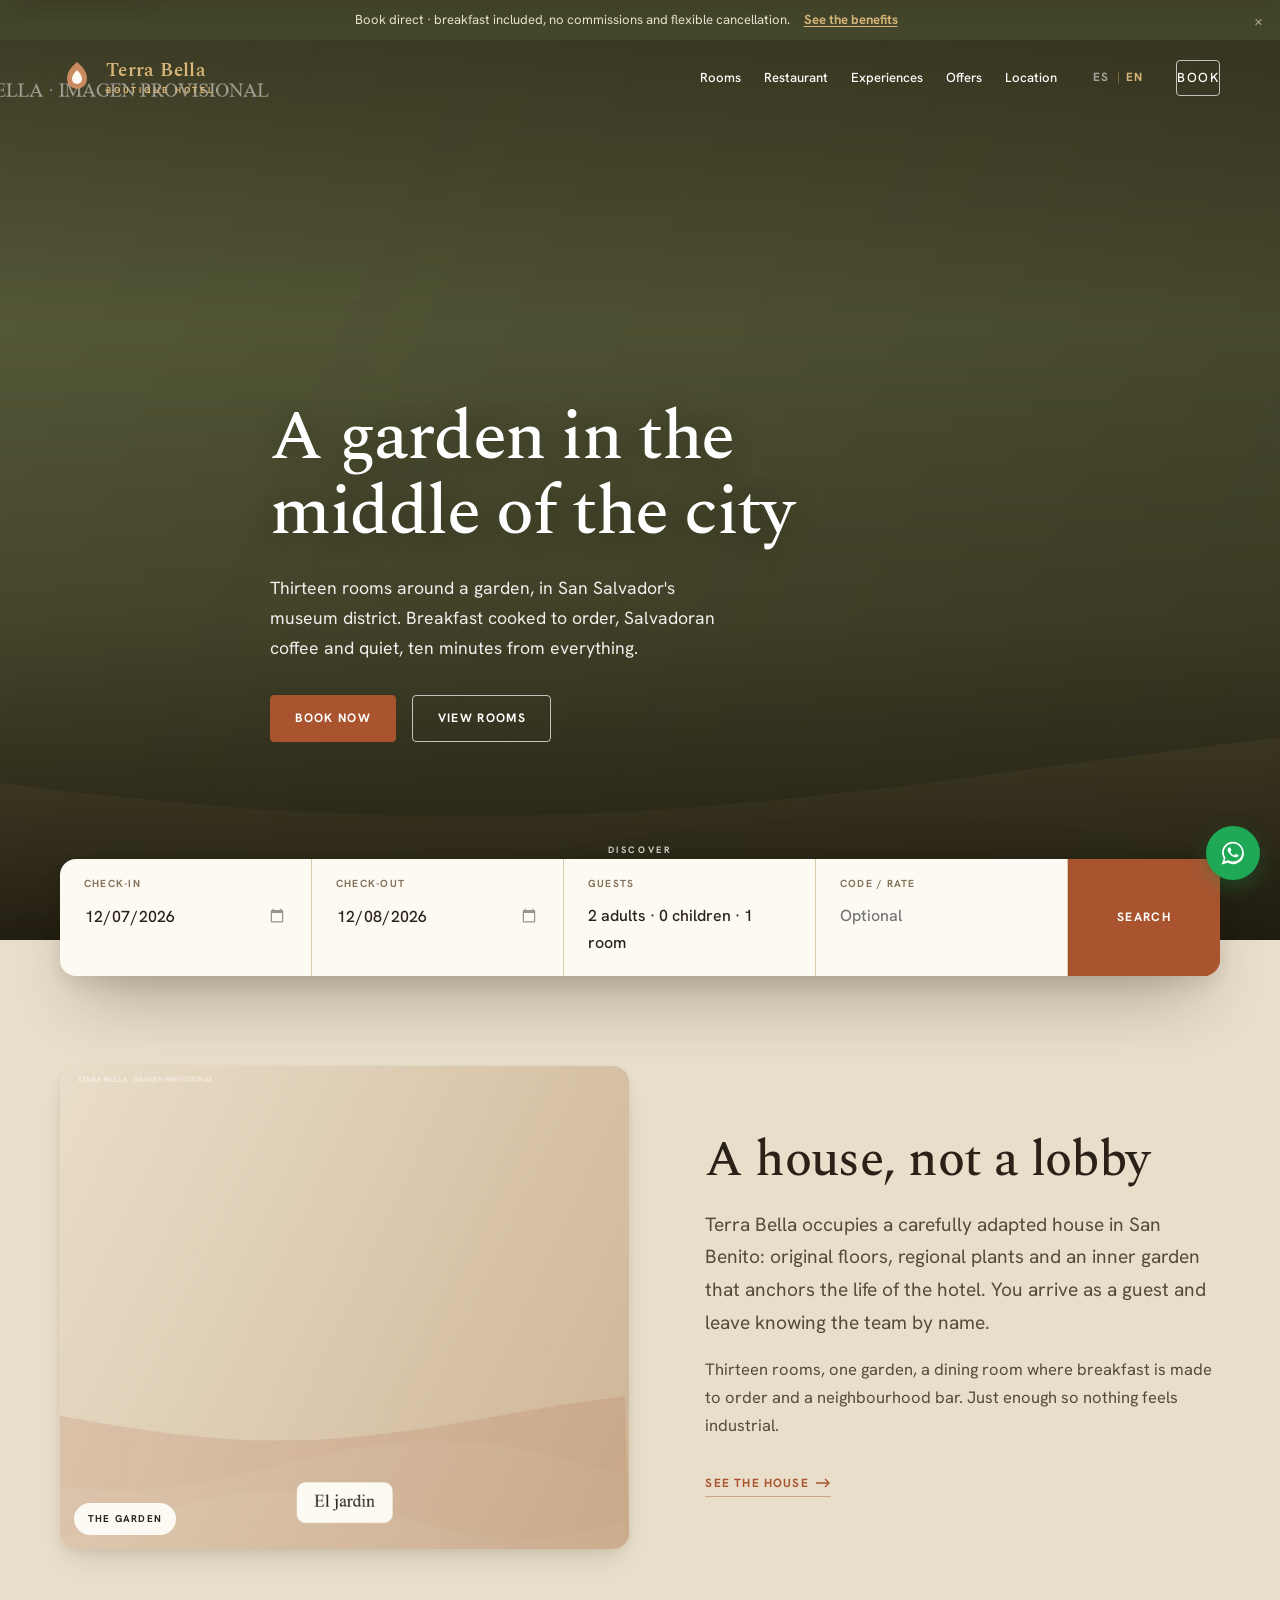
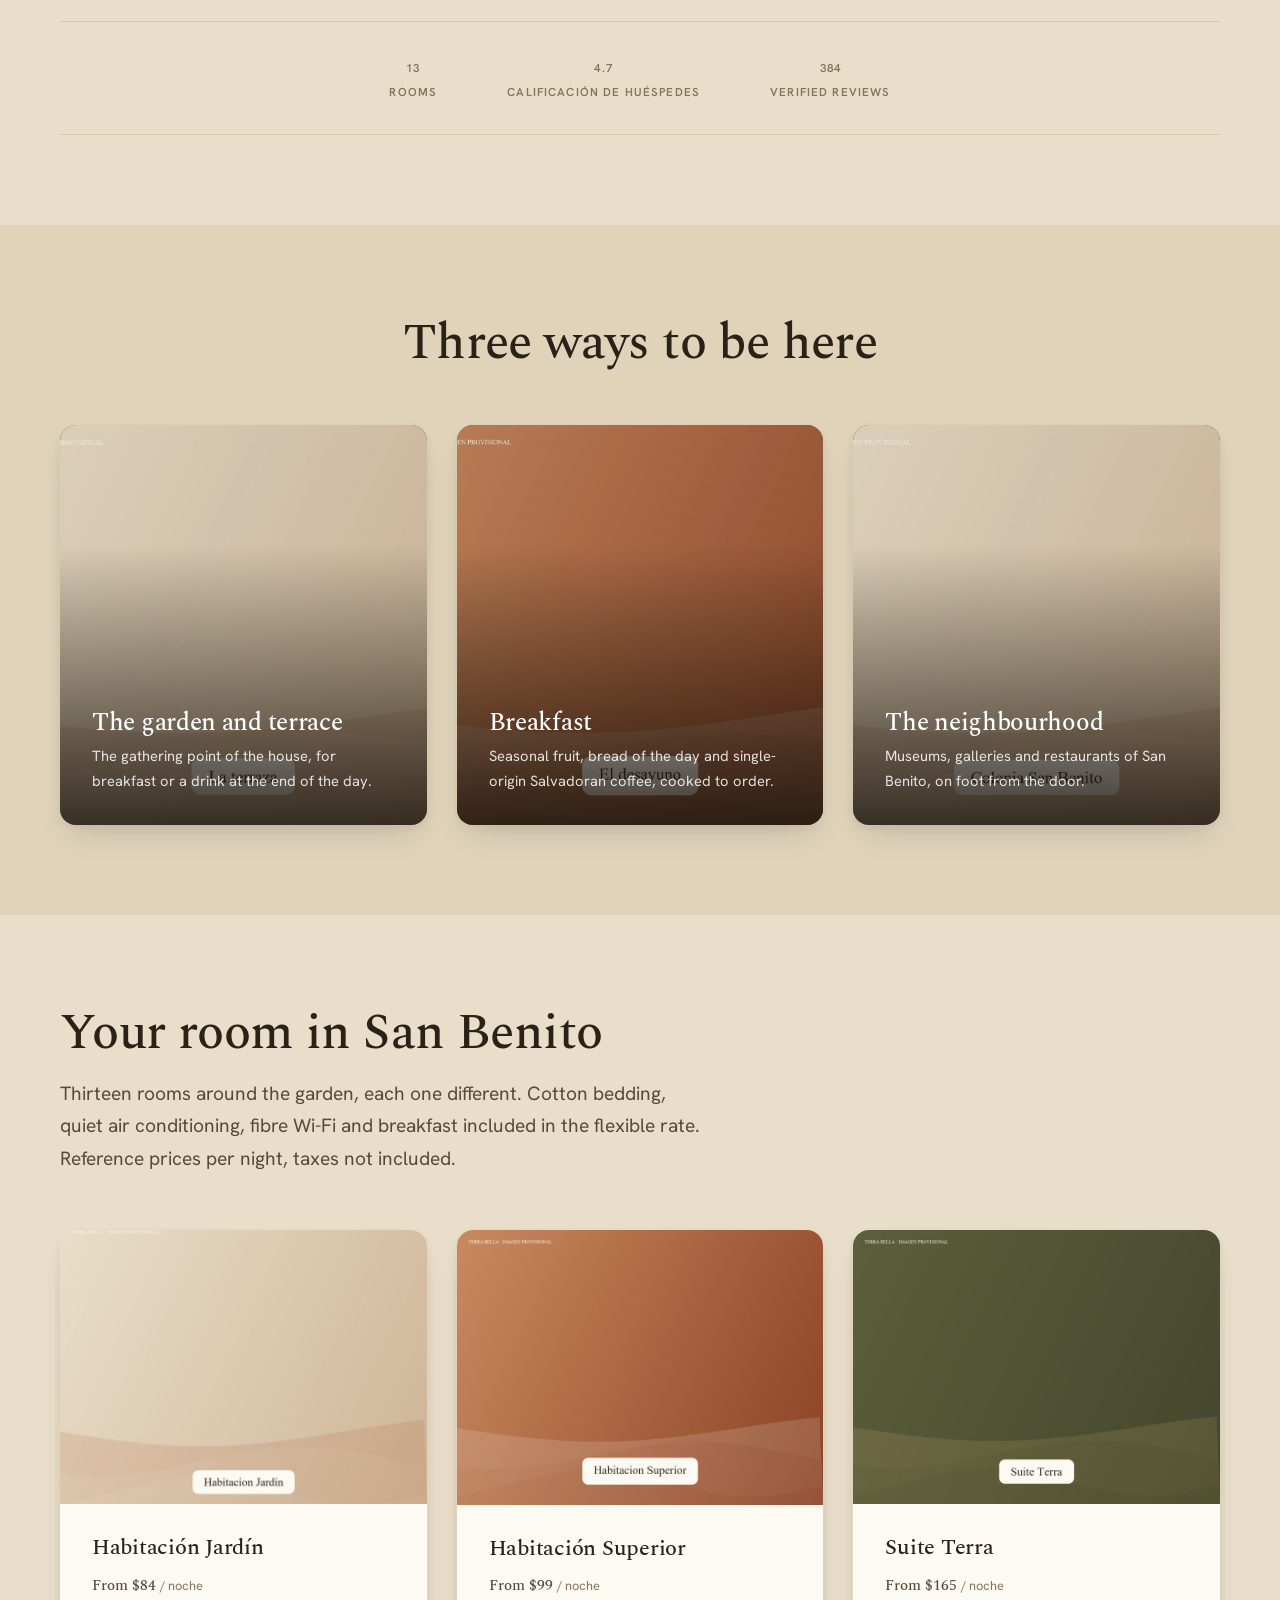
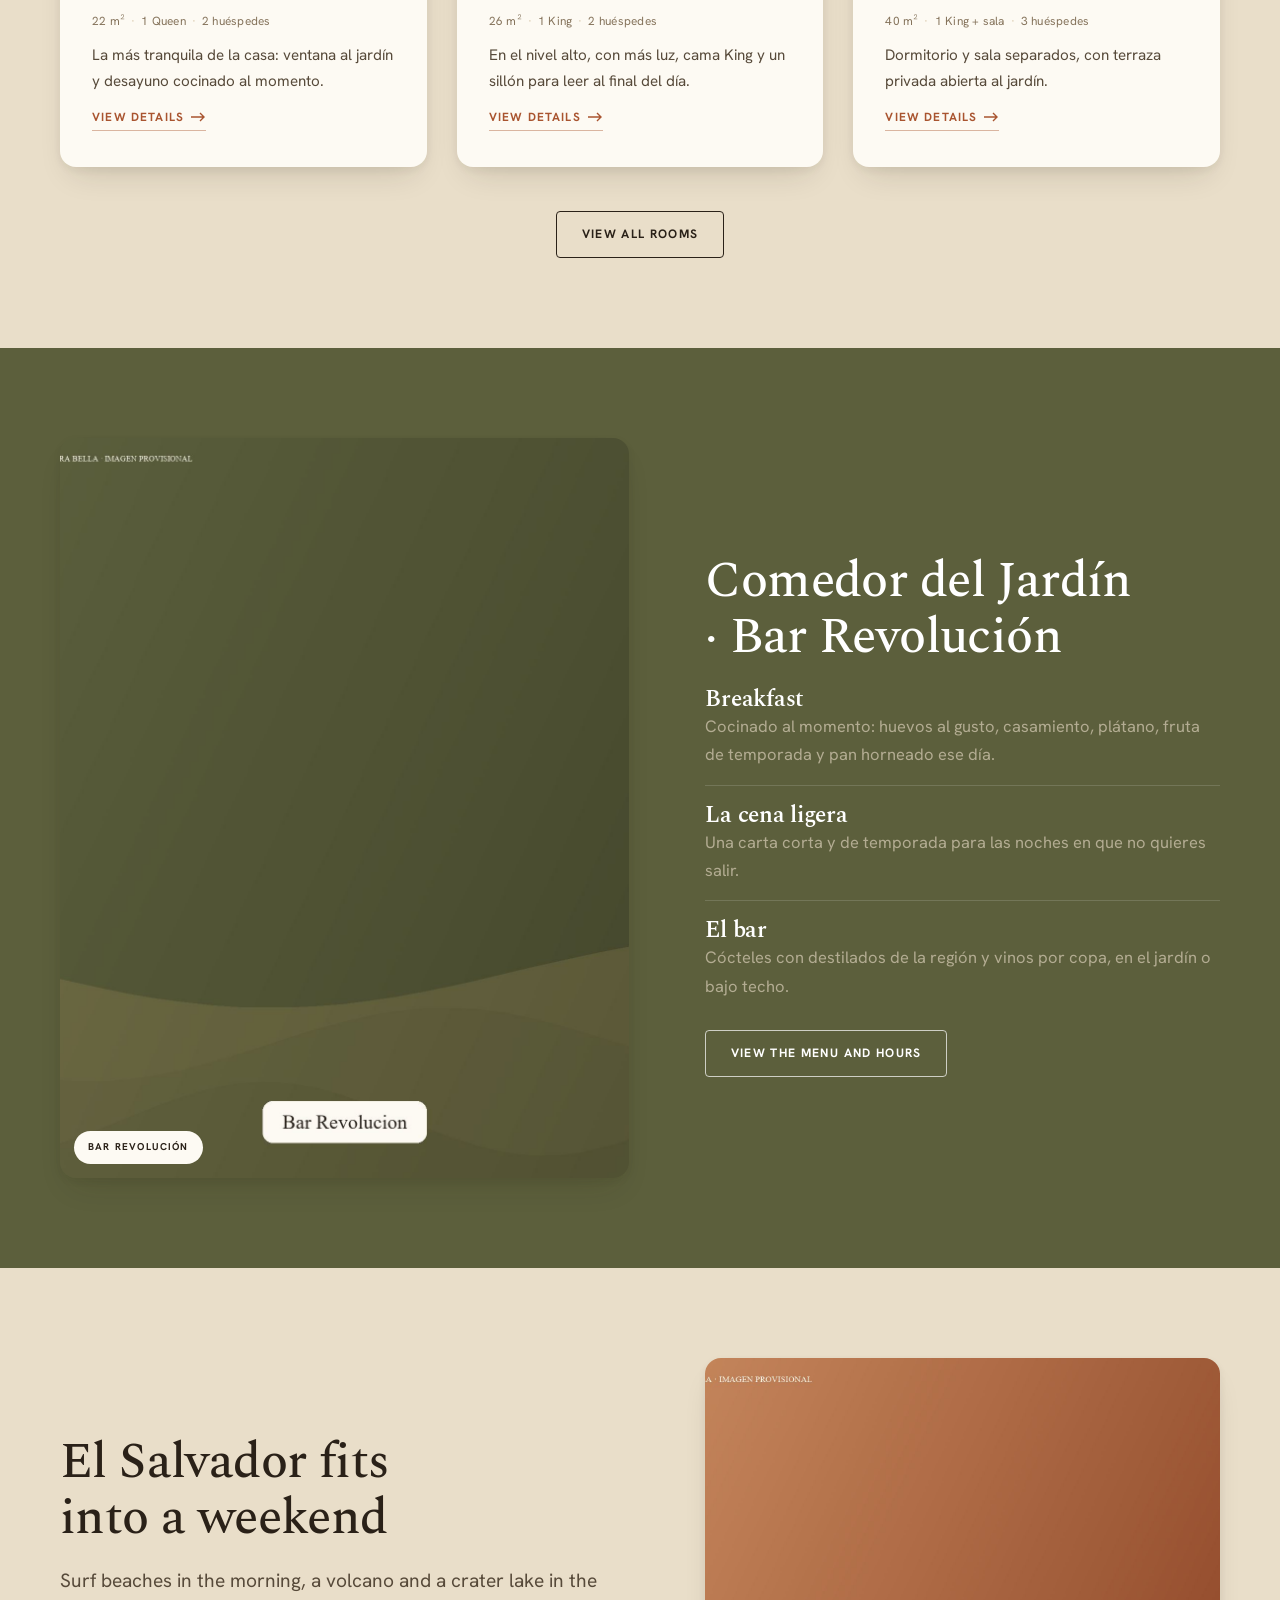
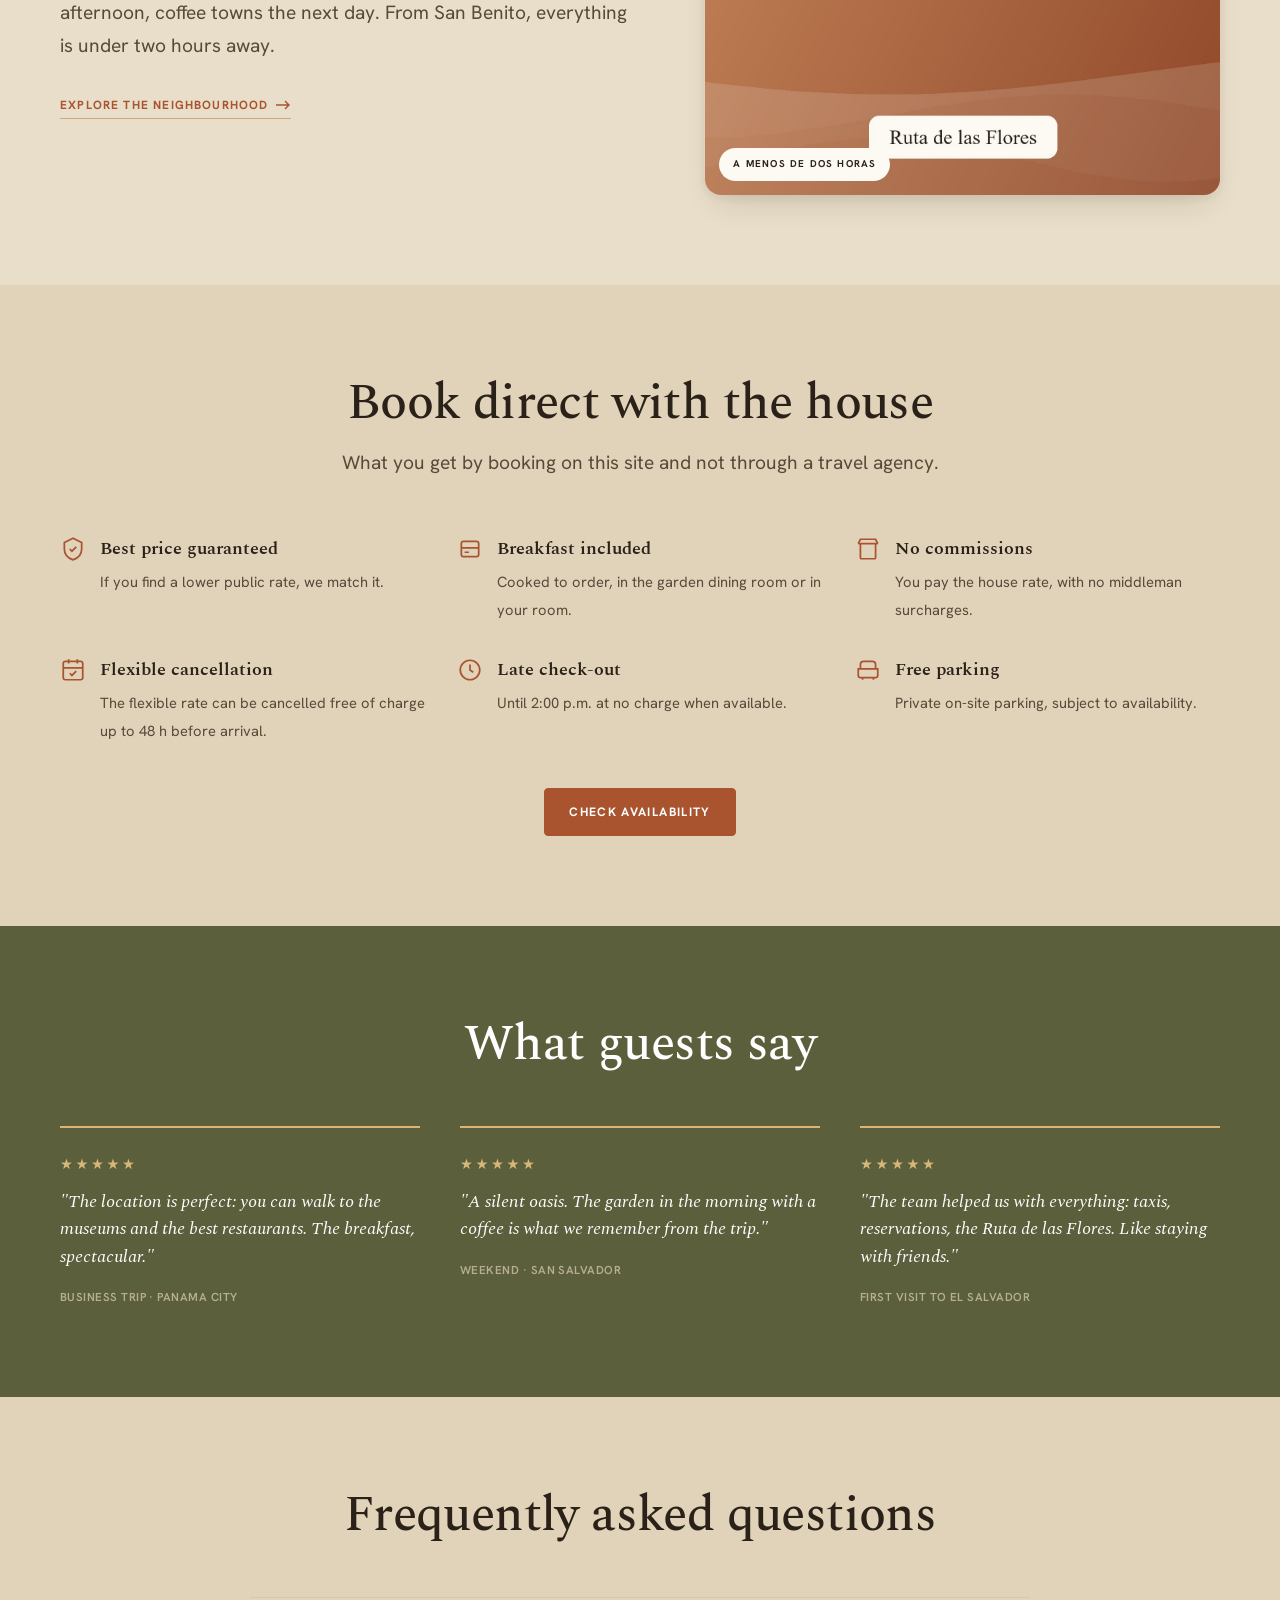
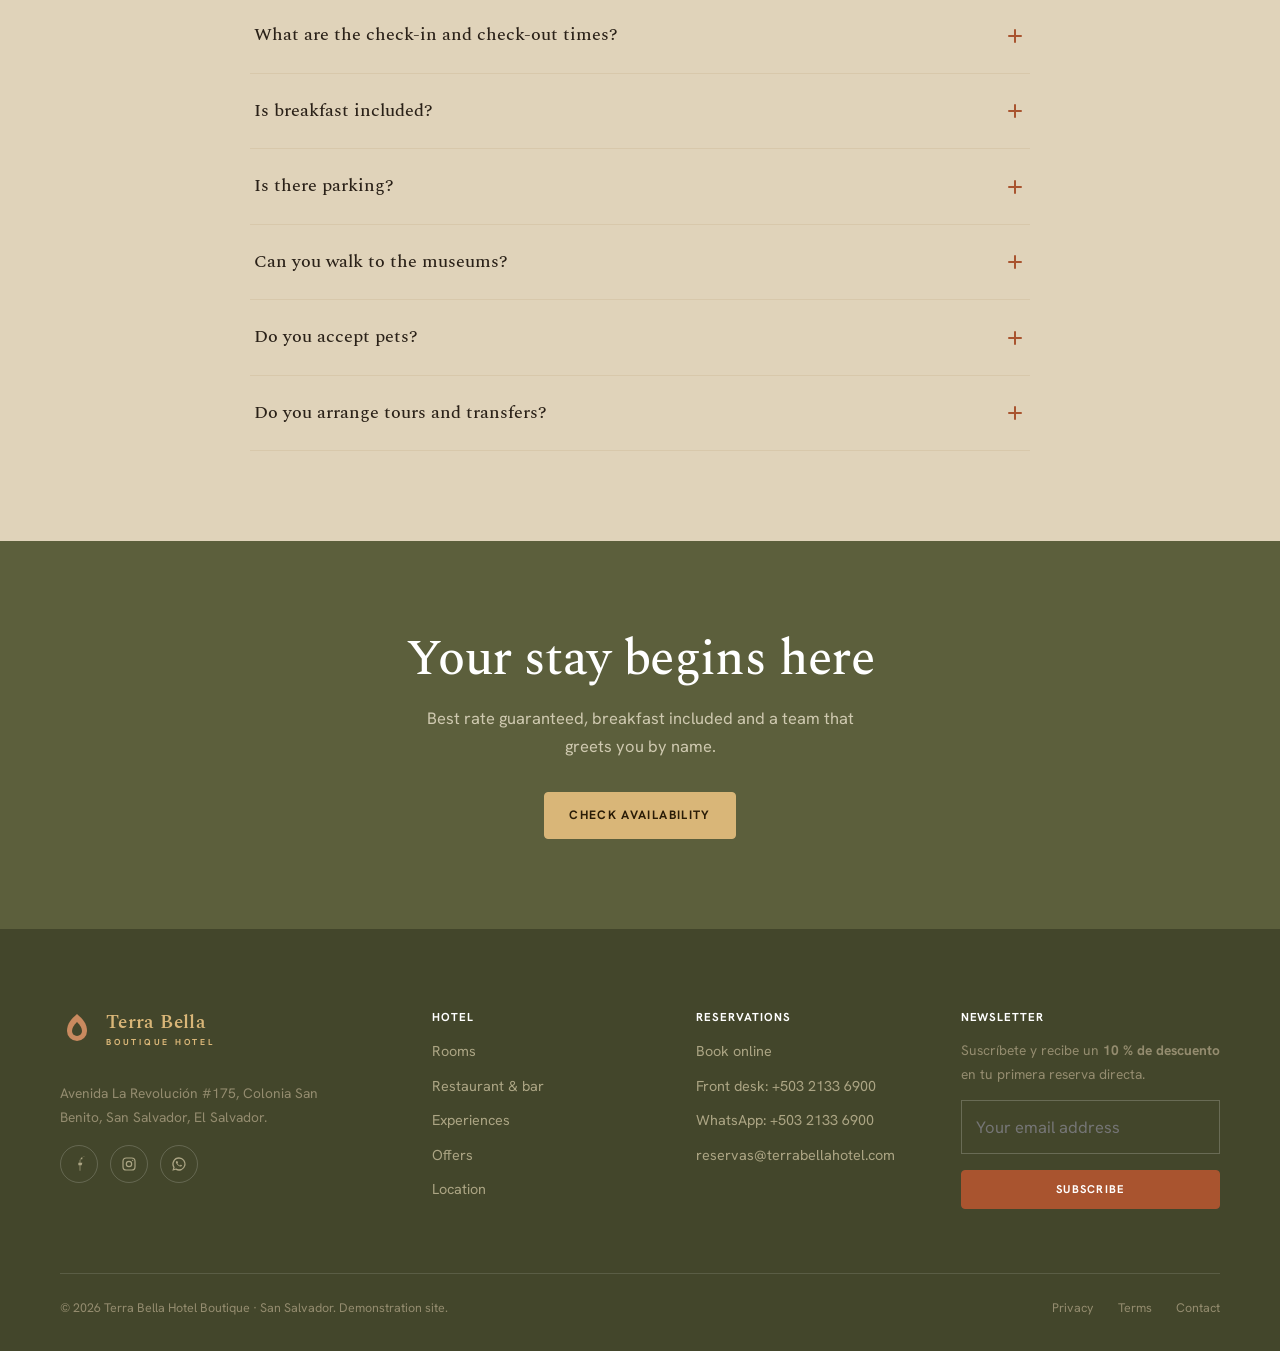
==== index.html @ 9c6ffc5b "Terra Bella: sitio boutique inicial (ES/EN, motor de reservas, PWA) Sitio independiente para Terra B" ====
<!DOCTYPE html>
<html lang="es">
<head>
<meta charset="UTF-8">
<meta name="viewport" content="width=device-width, initial-scale=1">
<title>Terra Bella Hotel Boutique · San Salvador · Un jardín en medio de la ciudad</title>
<meta name="description" content="Hotel boutique en Colonia San Benito, San Salvador. Trece habitaciones alrededor de un jardín, desayuno cocinado al momento y ubicación a pasos de los museos y la Zona Rosa. Reserva directa con la mejor tarifa.">
<meta name="theme-color" content="#a9542f">
<link rel="icon" href="favicon.svg" type="image/svg+xml">
<link rel="apple-touch-icon" href="assets/img/icons/icon-192.png">
<link rel="manifest" href="manifest.json">
<meta property="og:title" content="Terra Bella Hotel Boutique · San Salvador">
<meta property="og:description" content="Un jardín en medio de la ciudad. Trece habitaciones en Colonia San Benito, con desayuno cocinado al momento.">
<meta property="og:type" content="website">
<meta property="og:image" content="assets/img/hotel/hero.jpg">
<link rel="preconnect" href="https://fonts.googleapis.com">
<link rel="preconnect" href="https://fonts.gstatic.com" crossorigin>
<link href="https://fonts.googleapis.com/css2?family=Spectral:ital,wght@0,400;0,500;0,600;1,400;1,500&family=Hanken+Grotesk:wght@400;500;600;700&display=swap" rel="stylesheet">
<link rel="stylesheet" href="assets/css/styles.css">
<script type="application/ld+json">
{
  "@context": "https://schema.org",
  "@type": "Hotel",
  "name": "Terra Bella Hotel Boutique",
  "description": "Hotel boutique de 13 habitaciones alrededor de un jardín, en Colonia San Benito, San Salvador.",
  "starRating": { "@type": "Rating", "ratingValue": "3" },
  "aggregateRating": { "@type": "AggregateRating", "ratingValue": "4.7", "reviewCount": "384" },
  "address": {
    "@type": "PostalAddress",
    "streetAddress": "Avenida La Revolución #175, Colonia San Benito",
    "addressLocality": "San Salvador",
    "addressCountry": "SV"
  },
  "geo": { "@type": "GeoCoordinates", "latitude": 13.69749, "longitude": -89.24177 },
  "telephone": "+503-2133-6900",
  "image": "assets/img/hotel/hero.jpg",
  "priceRange": "$$",
  "amenityFeature": [
    { "@type": "LocationFeatureSpecification", "name": "Desayuno cocinado al momento", "value": true },
    { "@type": "LocationFeatureSpecification", "name": "Jardín", "value": true },
    { "@type": "LocationFeatureSpecification", "name": "Wi-Fi de fibra gratis", "value": true },
    { "@type": "LocationFeatureSpecification", "name": "Estacionamiento privado gratis", "value": true },
    { "@type": "LocationFeatureSpecification", "name": "Bar", "value": true }
  ],
  "checkinTime": "15:00",
  "checkoutTime": "12:00"
}
</script>
<script type="application/ld+json">
{
  "@context": "https://schema.org",
  "@type": "FAQPage",
  "mainEntity": [
    { "@type": "Question", "name": "¿A qué hora es el check-in y el check-out?", "acceptedAnswer": { "@type": "Answer", "text": "Check-in a partir de las 3:00 p. m. y check-out hasta las 12:00 m. d. Si llegas antes, guardamos tu equipaje y puedes usar el jardín." } },
    { "@type": "Question", "name": "¿El desayuno está incluido?", "acceptedAnswer": { "@type": "Answer", "text": "Sí, en la tarifa flexible y en la mayoría de paquetes. Se cocina al momento entre las 6:30 y las 10:30 en el comedor del jardín." } },
    { "@type": "Question", "name": "¿Hay estacionamiento?", "acceptedAnswer": { "@type": "Answer", "text": "Sí, estacionamiento privado dentro de la propiedad sin costo, sujeto al espacio disponible." } },
    { "@type": "Question", "name": "¿Se puede llegar caminando a los museos?", "acceptedAnswer": { "@type": "Answer", "text": "Sí. El MUNA está a 3 minutos a pie y el Museo de Arte (MARTE) a 6. La Zona Rosa queda a 10 minutos caminando." } },
    { "@type": "Question", "name": "¿Aceptan mascotas?", "acceptedAnswer": { "@type": "Answer", "text": "Aceptamos perros de hasta 12 kg en dos habitaciones designadas, con aviso previo y un cargo de limpieza." } },
    { "@type": "Question", "name": "¿Organizan tours y traslados?", "acceptedAnswer": { "@type": "Answer", "text": "Sí. La recepción coordina traslados al aeropuerto, guías y excursiones a la Ruta de las Flores, los volcanes y la costa." } }
  ]
}
</script>
<noscript><style>.reveal,.reveal-img{opacity:1!important;transform:none!important;clip-path:none!important}</style></noscript>
</head>
<body>
<a class="skip" href="#main">Saltar al contenido</a>

<header class="site-header">
  <div class="wrap">
    <a class="brand" href="index.html" aria-label="Terra Bella Hotel Boutique — inicio">
      <span class="brand__mark" aria-hidden="true">
        <svg viewBox="0 0 34 40"><path d="M17 4c-6 5-10 10-10 17a10 10 0 0 0 20 0c0-7-4-12-10-17Z" fill="#c98a5f"/><path d="M17 12c-3 3-5 6-5 9a5 5 0 0 0 10 0c0-3-2-6-5-9Z" fill="#fdfaf3"/></svg>
      </span>
      <span class="brand__word"><b>Terra Bella</b><span>Hotel Boutique</span></span>
    </a>
    <button class="burger" aria-label="Abrir menú" aria-expanded="false" aria-controls="nav"><span></span><span></span><span></span></button>
    <nav class="nav" id="nav">
      <a href="habitaciones.html">Habitaciones</a>
      <a href="restaurante.html">Restaurante</a>
      <a href="experiencias.html">Experiencias</a>
      <a href="ofertas.html">Ofertas</a>
      <a href="ubicacion.html">Ubicación</a>
      <a class="btn btn--ghost-light nav__cta" href="reservar.html">Reservar</a>
    </nav>
  </div>
</header>

<main id="main">

<!-- ===== HERO ===== -->
<section class="hero">
  <div class="hero__media">
    <img src="assets/img/hotel/hero.jpg" alt="Jardín interior de Terra Bella al atardecer, con mesas bajo los árboles" data-parallax="0.12" fetchpriority="high">
  </div>
  <div class="wrap hero__inner">
    <h1 class="h-xl">Un jardín en medio de la ciudad</h1>
    <p>Trece habitaciones alrededor de un jardín, en el barrio de los museos de San Salvador. Desayuno cocinado al momento, café salvadoreño y silencio a diez minutos de todo.</p>
    <div style="margin-top:32px;display:flex;gap:16px;flex-wrap:wrap">
      <a class="btn btn--primary" href="reservar.html">Reservar ahora</a>
      <a class="btn btn--ghost-light" href="habitaciones.html">Ver habitaciones</a>
    </div>
  </div>
  <div class="hero__scroll" aria-hidden="true"><span>Descubre</span><i></i></div>
</section>

<!-- ===== BARRA DE RESERVA ===== -->
<div class="wrap bookbar-wrap">
  <form class="bookbar" id="bookbar" aria-label="Buscar disponibilidad">
    <div class="bookbar__field">
      <label for="bb-checkin">Entrada</label>
      <input type="date" id="bb-checkin" name="checkin" required>
    </div>
    <div class="bookbar__field">
      <label for="bb-checkout">Salida</label>
      <input type="date" id="bb-checkout" name="checkout" required>
    </div>
    <div class="bookbar__field bookbar__guests" id="bb-guests" tabindex="0" role="button" aria-haspopup="true" aria-expanded="false">
      <label>Huéspedes</label>
      <span class="stepper-display" id="bb-guests-display">2 adultos · 0 niños · 1 habitación</span>
      <div class="guests-pop" id="guests-pop">
        <div class="guests-row"><span>Adultos</span><span class="stepper"><button type="button" data-step="adults:down" aria-label="menos adultos">−</button><span id="val-adults">2</span><button type="button" data-step="adults:up" aria-label="más adultos">+</button></span></div>
        <div class="guests-row"><span>Niños</span><span class="stepper"><button type="button" data-step="children:down" aria-label="menos niños">−</button><span id="val-children">0</span><button type="button" data-step="children:up" aria-label="más niños">+</button></span></div>
        <div class="guests-row"><span>Habitaciones</span><span class="stepper"><button type="button" data-step="rooms:down" aria-label="menos habitaciones">−</button><span id="val-rooms">1</span><button type="button" data-step="rooms:up" aria-label="más habitaciones">+</button></span></div>
      </div>
    </div>
    <div class="bookbar__field">
      <label for="bb-promo">Código / Tarifa</label>
      <input type="text" id="bb-promo" name="promo" placeholder="Opcional">
    </div>
    <button class="bookbar__submit" type="submit"><span class="btn btn--primary">Consultar</span></button>
  </form>
</div>

<!-- ===== BIENVENIDA ===== -->
<section class="section">
  <div class="wrap split">
    <div class="split__media reveal-img">
      <img src="assets/img/hotel/garden.jpg" alt="Jardín interior con plantas de la región y mesas de desayuno">
      <span class="tag">El jardín</span>
    </div>
    <div class="split__body reveal">
      <h2 class="h-lg" style="margin:14px 0 20px">Una casa, no un lobby</h2>
      <p class="lede">Terra Bella ocupa una casa de San Benito adaptada con cuidado: pisos originales, plantas de la región y un jardín interior que ordena la vida del hotel. Se llega como huésped y se sale conociendo al equipo por su nombre.</p>
      <p style="margin-top:16px;color:var(--ink-2)">Trece habitaciones, un jardín, un comedor donde el desayuno se prepara al momento y un bar de barrio. Lo justo para que nada se sienta industrial.</p>
      <div style="margin-top:28px"><a class="link-arrow" href="experiencias.html">Conoce la casa <svg width="16" height="10" viewBox="0 0 16 10" fill="none"><path d="M1 5h13M10 1l4 4-4 4" stroke="currentColor" stroke-width="1.4"/></svg></a></div>
    </div>
  </div>

  <div class="wrap" style="margin-top:clamp(48px,8vh,90px)">
    <div class="stats reveal">
      <div class="stat"><b><span class="count" data-count="13">0</span></b><span>Habitaciones</span></div>
      <div class="stat"><b><span class="count" data-count="4.7" data-decimals="1">0</span></b><span>Calificación de huéspedes</span></div>
      <div class="stat"><b><span class="count" data-count="384">0</span></b><span>Reseñas verificadas</span></div>
    </div>
  </div>
</section>

<!-- ===== TRES MANERAS ===== -->
<section class="section section--sand">
  <div class="wrap">
    <div class="section-head center">
      <h2 class="h-lg">Tres maneras de estar aquí</h2>
    </div>
    <div class="grid grid--3">
      <a class="feature reveal" style="--i:0" href="restaurante.html">
        <img src="assets/img/hotel/terrace.jpg" alt="Terraza con mesas junto al jardín">
        <div><h3>El jardín y la terraza</h3><p>El punto de encuentro de la casa, para el desayuno o una copa al final del día.</p></div>
      </a>
      <a class="feature reveal" style="--i:1" href="restaurante.html">
        <img src="assets/img/hotel/breakfast.jpg" alt="Desayuno con fruta, pan y café servido en una mesa">
        <div><h3>El desayuno</h3><p>Fruta de temporada, pan del día y café de origen salvadoreño, cocinado al momento.</p></div>
      </a>
      <a class="feature reveal" style="--i:2" href="experiencias.html">
        <img src="assets/img/hotel/zona-rosa.jpg" alt="Calle arbolada de la Zona Rosa de San Salvador">
        <div><h3>El barrio</h3><p>Museos, galerías y restaurantes de San Benito, a pie desde la puerta.</p></div>
      </a>
    </div>
  </div>
</section>

<!-- ===== HABITACIONES (preview) ===== -->
<section class="section">
  <div class="wrap">
    <div class="section-head">
      <h2 class="h-lg">Tu habitación en San Benito</h2>
      <p class="lede">Trece habitaciones alrededor del jardín, todas distintas. Ropa de cama de algodón, aire acondicionado silencioso, Wi-Fi de fibra y desayuno incluido en la tarifa flexible. Precios de referencia por noche, sin impuestos.</p>
    </div>
    <div class="grid grid--3">
      <article class="card reveal" style="--i:0">
        <div class="card__media"><img src="assets/img/hotel/room-garden.jpg" alt="Habitación Jardín con cama Queen y ventana al jardín" loading="lazy"></div>
        <div class="card__body">
          <h3>Habitación Jardín</h3>
          <p class="card__price"><span>Desde</span> $84 <small>/ noche</small></p>
          <div class="card__meta"><span>22 m²</span><span>1 Queen</span><span>2 huéspedes</span></div>
          <p>La más tranquila de la casa: ventana al jardín y desayuno cocinado al momento.</p>
          <a class="link-arrow" href="habitaciones.html#jardin">Ver detalle <svg width="16" height="10" viewBox="0 0 16 10" fill="none"><path d="M1 5h13M10 1l4 4-4 4" stroke="currentColor" stroke-width="1.4"/></svg></a>
        </div>
      </article>
      <article class="card reveal" style="--i:1">
        <div class="card__media"><img src="assets/img/hotel/room-superior.jpg" alt="Habitación Superior con cama King y sillón de lectura" loading="lazy"></div>
        <div class="card__body">
          <h3>Habitación Superior</h3>
          <p class="card__price"><span>Desde</span> $99 <small>/ noche</small></p>
          <div class="card__meta"><span>26 m²</span><span>1 King</span><span>2 huéspedes</span></div>
          <p>En el nivel alto, con más luz, cama King y un sillón para leer al final del día.</p>
          <a class="link-arrow" href="habitaciones.html#superior">Ver detalle <svg width="16" height="10" viewBox="0 0 16 10" fill="none"><path d="M1 5h13M10 1l4 4-4 4" stroke="currentColor" stroke-width="1.4"/></svg></a>
        </div>
      </article>
      <article class="card reveal" style="--i:2">
        <div class="card__media"><img src="assets/img/hotel/suite-terra.jpg" alt="Suite Terra con sala de estar y terraza privada" loading="lazy"></div>
        <div class="card__body">
          <h3>Suite Terra</h3>
          <p class="card__price"><span>Desde</span> $165 <small>/ noche</small></p>
          <div class="card__meta"><span>40 m²</span><span>1 King + sala</span><span>3 huéspedes</span></div>
          <p>Dormitorio y sala separados, con terraza privada abierta al jardín.</p>
          <a class="link-arrow" href="habitaciones.html#suite">Ver detalle <svg width="16" height="10" viewBox="0 0 16 10" fill="none"><path d="M1 5h13M10 1l4 4-4 4" stroke="currentColor" stroke-width="1.4"/></svg></a>
        </div>
      </article>
    </div>
    <div class="center" style="margin-top:44px"><a class="btn btn--ghost" href="habitaciones.html">Ver todas las habitaciones</a></div>
  </div>
</section>

<!-- ===== RESTAURANTE ===== -->
<section class="section section--dark">
  <div class="wrap">
    <div class="split">
      <div class="split__media split__media--tall reveal-img">
        <img src="assets/img/hotel/bar.jpg" alt="Bar Revolución con barra de madera abierta al jardín">
        <span class="tag">Bar Revolución</span>
      </div>
      <div class="split__body reveal">
        <h2 class="h-lg" style="margin:14px 0 20px">Comedor del Jardín · Bar Revolución</h2>
        <div class="stack">
          <div>
            <h3 class="h-sm">El desayuno</h3>
            <p class="muted">Cocinado al momento: huevos al gusto, casamiento, plátano, fruta de temporada y pan horneado ese día.</p>
          </div>
          <hr class="rule" style="background:rgba(255,255,255,.14)">
          <div>
            <h3 class="h-sm">La cena ligera</h3>
            <p class="muted">Una carta corta y de temporada para las noches en que no quieres salir.</p>
          </div>
          <hr class="rule" style="background:rgba(255,255,255,.14)">
          <div>
            <h3 class="h-sm">El bar</h3>
            <p class="muted">Cócteles con destilados de la región y vinos por copa, en el jardín o bajo techo.</p>
          </div>
        </div>
        <div style="margin-top:30px"><a class="btn btn--ghost-light" href="restaurante.html">Ver la carta y los horarios</a></div>
      </div>
    </div>
  </div>
</section>

<!-- ===== EXPERIENCIAS ===== -->
<section class="section">
  <div class="wrap split split--reverse">
    <div class="split__media reveal-img">
      <img src="assets/img/hotel/ruta-flores.jpg" alt="Pueblo con flores y murales en la Ruta de las Flores">
      <span class="tag">A menos de dos horas</span>
    </div>
    <div class="split__body reveal">
      <h2 class="h-lg" style="margin-bottom:18px">El Salvador cabe en un fin de semana</h2>
      <p class="lede">Playas de surf por la mañana, un volcán y un lago de cráter por la tarde, pueblos de café al día siguiente. Desde San Benito, todo queda a menos de dos horas.</p>
      <div style="margin-top:26px"><a class="link-arrow" href="experiencias.html">Explorar el barrio <svg width="16" height="10" viewBox="0 0 16 10" fill="none"><path d="M1 5h13M10 1l4 4-4 4" stroke="currentColor" stroke-width="1.4"/></svg></a></div>
    </div>
  </div>
</section>

<!-- ===== RESERVA DIRECTA ===== -->
<section class="section section--sand">
  <div class="wrap">
    <div class="section-head center">
      <h2 class="h-lg">Reserva directo con la casa</h2>
      <p class="lede">Lo que obtienes al reservar en este sitio y no en una agencia de viajes.</p>
    </div>
    <div class="perks-grid reveal">
      <div class="perk"><svg viewBox="0 0 24 24" fill="none" stroke="currentColor" stroke-width="1.6"><path d="M12 2 4 6v6c0 5 3.4 8.5 8 10 4.6-1.5 8-5 8-10V6l-8-4z"/><path d="m9 12 2 2 4-4"/></svg><div><b>Mejor precio garantizado</b><span>Si encuentras una tarifa pública más baja, la igualamos.</span></div></div>
      <div class="perk"><svg viewBox="0 0 24 24" fill="none" stroke="currentColor" stroke-width="1.6"><path d="M4 11h16M7 15h4M6 19h12a2 2 0 0 0 2-2V7a2 2 0 0 0-2-2H6a2 2 0 0 0-2 2v10a2 2 0 0 0 2 2z"/></svg><div><b>Desayuno incluido</b><span>Cocinado al momento, en el comedor del jardín o en tu habitación.</span></div></div>
      <div class="perk"><svg viewBox="0 0 24 24" fill="none" stroke="currentColor" stroke-width="1.6"><path d="M3 7h18M3 7l2-4h14l2 4M5 7v13a1 1 0 0 0 1 1h12a1 1 0 0 0 1-1V7"/></svg><div><b>Sin comisiones</b><span>Pagas la tarifa de la casa, sin recargos de intermediarios.</span></div></div>
      <div class="perk"><svg viewBox="0 0 24 24" fill="none" stroke="currentColor" stroke-width="1.6"><rect x="3" y="4" width="18" height="17" rx="2"/><path d="M8 2v4M16 2v4M3 10h18M9 15l2 2 4-4"/></svg><div><b>Cancelación flexible</b><span>La tarifa flexible se cancela sin cargo hasta 48&nbsp;h antes de llegar.</span></div></div>
      <div class="perk"><svg viewBox="0 0 24 24" fill="none" stroke="currentColor" stroke-width="1.6"><circle cx="12" cy="12" r="9"/><path d="M12 7v5l3 2"/></svg><div><b>Salida tardía</b><span>Hasta las 14:00 sin costo cuando hay disponibilidad.</span></div></div>
      <div class="perk"><svg viewBox="0 0 24 24" fill="none" stroke="currentColor" stroke-width="1.6"><path d="M5 11V7a3 3 0 0 1 3-3h8a3 3 0 0 1 3 3v4M3 11h18v6a2 2 0 0 1-2 2H5a2 2 0 0 1-2-2v-6zM7 19v2M17 19v2"/></svg><div><b>Parqueo sin costo</b><span>Estacionamiento privado dentro de la propiedad, mientras haya espacio.</span></div></div>
    </div>
    <div class="center" style="margin-top:44px"><a class="btn btn--primary" href="reservar.html">Comprobar disponibilidad</a></div>
  </div>
</section>

<!-- ===== RESEÑAS ===== -->
<section class="section section--dark">
  <div class="wrap">
    <div class="section-head center">
      <h2 class="h-lg">Lo que dicen los huéspedes</h2>
    </div>
    <div class="reviews">
      <blockquote class="review reveal" style="--i:0">
        <div class="stars">★★★★★</div>
        <p>"La ubicación es perfecta: se camina a los museos y a los mejores restaurantes. El desayuno, espectacular."</p>
        <cite>Viaje de trabajo · Ciudad de Panamá</cite>
      </blockquote>
      <blockquote class="review reveal" style="--i:1">
        <div class="stars">★★★★★</div>
        <p>"Un oasis silencioso. El jardín por la mañana con un café es lo que recordamos del viaje."</p>
        <cite>Fin de semana · San Salvador</cite>
      </blockquote>
      <blockquote class="review reveal" style="--i:2">
        <div class="stars">★★★★★</div>
        <p>"El equipo nos ayudó con todo: taxis, reservas, la ruta de las flores. Como quedarte con amigos."</p>
        <cite>Primera visita a El Salvador</cite>
      </blockquote>
    </div>
  </div>
</section>

<!-- ===== FAQ ===== -->
<section class="section section--sand">
  <div class="wrap">
    <div class="section-head center">
      <h2 class="h-lg">Preguntas frecuentes</h2>
    </div>
    <div class="faq">
      <div class="faq__item"><button class="faq__q" type="button">¿A qué hora es el check-in y el check-out?<i></i></button><div class="faq__a"><p>Check-in a partir de las 3:00 p.&nbsp;m. y check-out hasta las 12:00 m.&nbsp;d. Si llegas antes, guardamos tu equipaje sin problema y puedes usar el jardín.</p></div></div>
      <div class="faq__item"><button class="faq__q" type="button">¿El desayuno está incluido?<i></i></button><div class="faq__a"><p>Sí, en la tarifa flexible y en la mayoría de paquetes. Se cocina al momento entre las 6:30 y las 10:30 en el comedor del jardín.</p></div></div>
      <div class="faq__item"><button class="faq__q" type="button">¿Hay estacionamiento?<i></i></button><div class="faq__a"><p>Sí, estacionamiento privado dentro de la propiedad sin costo, sujeto al espacio disponible. Avísanos si llegas en auto.</p></div></div>
      <div class="faq__item"><button class="faq__q" type="button">¿Se puede llegar caminando a los museos?<i></i></button><div class="faq__a"><p>Sí. El MUNA está a 3 minutos a pie y el Museo de Arte (MARTE) a 6. La Zona Rosa y sus restaurantes quedan a 10 minutos caminando.</p></div></div>
      <div class="faq__item"><button class="faq__q" type="button">¿Aceptan mascotas?<i></i></button><div class="faq__a"><p>Aceptamos perros de hasta 12&nbsp;kg en dos habitaciones designadas, con aviso previo y un cargo de limpieza.</p></div></div>
      <div class="faq__item"><button class="faq__q" type="button">¿Organizan tours y traslados?<i></i></button><div class="faq__a"><p>Sí. La recepción coordina traslados al aeropuerto, guías y excursiones a la Ruta de las Flores, los volcanes y la costa. Pídelo al reservar o a tu llegada.</p></div></div>
    </div>
  </div>
</section>

<!-- ===== CTA ===== -->
<section class="cta-strip">
  <div class="wrap--narrow">
    <h2 class="h-lg">Tu estancia empieza aquí</h2>
    <p>Mejor tarifa garantizada, desayuno incluido y un equipo que te atiende por tu nombre.</p>
    <a class="btn btn--primary" href="reservar.html">Comprobar disponibilidad</a>
  </div>
</section>

</main>

<footer class="site-footer" data-footer></footer>
<div class="mobile-book"><a class="btn btn--primary" href="reservar.html">Reservar ahora</a></div>

<script src="assets/js/data.js"></script>
<script src="assets/js/partials.js"></script>
<script src="assets/js/main.js"></script>
<script src="assets/js/i18n.js"></script>
</body>
</html>
---- assets/css/styles.css ----
/* ============================================================
   Terra Bella Hotel Boutique — San Salvador
   Sistema de diseño propio. Vanilla CSS, sin frameworks.

   Identidad: "tierra bella". Papel de arena cálido bajo
   tarjetas de marfil que flotan; dos acentos —arcilla (acción)
   y olivo (secciones profundas)—; una sola sombra; sin adornos.
   ============================================================ */

:root {
  /* --- neutros: la página es arena; las tarjetas flotan en marfil --- */
  --bg: #e9dec9;            /* fondo de página — MÁS oscuro que las tarjetas */
  --bg-2: #e0d3ba;          /* franja alterna, un paso más profunda */
  --surface: #fdfaf3;       /* tarjetas, barras, elementos elevados */
  --surface-2: #f4ecdd;     /* superficie sutil dentro de zonas marfil */
  --ink: #2a2118;           /* títulos y cuerpo */
  --ink-2: #574a3a;         /* texto secundario sobre claro (AA) */
  --ink-3: #85735b;         /* metadatos, apoyos */
  --hairline: #d8c8ab;      /* separadores de 1px */

  /* --- acentos: solo dos --- */
  --clay: #a9542f;          /* acción principal, enlaces sobre claro (AA) */
  --clay-deep: #8a4224;     /* hover de la acción */
  --clay-soft: #c98a5f;     /* arcilla sobre fondo olivo */
  --olive: #5c5f3c;         /* secciones profundas */
  --olive-deep: #43462b;    /* pies de página, fondos oscuros */
  --ember: #9a6a24;         /* detalle dorado sobre claro (precios, viñetas) */
  --ember-on-dark: #d9b678; /* dorado sobre olivo */

  /* --- profundidad: una sombra, con desplazamiento y difuminado --- */
  --shadow-1: 0 1px 3px rgba(40, 28, 14, .05);
  --shadow-2: 0 3px 8px rgba(40, 28, 14, .06), 0 16px 32px -12px rgba(40, 28, 14, .16);
  --shadow-3: 0 8px 20px rgba(28, 20, 10, .1), 0 40px 70px -24px rgba(28, 20, 10, .3);

  /* --- radios --- */
  --r-sm: 4px;
  --r: 8px;
  --r-lg: 16px;
  --r-pill: 999px;

  /* --- escala de espacio única --- */
  --s-1: 4px;  --s-2: 8px;  --s-3: 12px; --s-4: 16px; --s-5: 24px;
  --s-6: 32px; --s-7: 48px; --s-8: 64px; --s-9: 96px; --s-10: 128px;

  /* --- tipografía --- */
  --font-display: "Spectral", Georgia, "Times New Roman", serif;
  --font-body: "Hanken Grotesk", "Helvetica Neue", Arial, system-ui, sans-serif;

  --wrap: 1180px;
  --wrap-narrow: 860px;
  --gutter: clamp(20px, 5vw, 60px);
  --header-h: 76px;

  --ease: cubic-bezier(.22, .61, .36, 1);
  --ease-out: cubic-bezier(.16, 1, .3, 1);

  /* alias de compatibilidad para JS compartido (partials.js / booking.js) */
  --ink-soft: var(--ink-2);
  --line: var(--hairline);
  --gold: var(--clay);
  --gold-dark: var(--clay-deep);
  --gold-soft: var(--ember-on-dark);
  --gold-on-dark: var(--ember-on-dark);
  --emerald: var(--olive);
  --emerald-deep: var(--olive-deep);
}

/* ---------- Reset ---------- */
*, *::before, *::after { box-sizing: border-box; }
* { margin: 0; }
html { -webkit-text-size-adjust: 100%; scroll-padding-top: 96px; }
@media (prefers-reduced-motion: reduce) {
  html { scroll-behavior: auto; }
  *, *::before, *::after {
    animation-duration: .001ms !important;
    animation-iteration-count: 1 !important;
    transition-duration: .001ms !important;
  }
}

body {
  font-family: var(--font-body);
  color: var(--ink);
  background: var(--bg);
  line-height: 1.7;
  font-size: 16.5px;
  -webkit-font-smoothing: antialiased;
  text-rendering: optimizeLegibility;
  overflow-x: hidden;
}

img, picture, svg, video { display: block; max-width: 100%; }
img { height: auto; }
a { color: inherit; text-decoration: none; }
button { font: inherit; color: inherit; cursor: pointer; background: none; border: 0; }
input, select, textarea { font: inherit; color: inherit; }
ul { list-style: none; padding: 0; }

/* superficies de navegador tematizadas */
::selection { background: color-mix(in srgb, var(--clay) 24%, transparent); color: var(--ink); }
:focus-visible { outline: 2px solid var(--clay); outline-offset: 3px; border-radius: 2px; }
html { scrollbar-color: var(--clay) var(--bg); }
::-webkit-scrollbar { width: 12px; height: 12px; }
::-webkit-scrollbar-track { background: var(--bg); }
::-webkit-scrollbar-thumb { background: color-mix(in srgb, var(--clay) 50%, var(--bg)); border: 3px solid var(--bg); border-radius: var(--r-pill); }
::-webkit-scrollbar-thumb:hover { background: var(--clay); }

/* ---------- Tipografía ---------- */
h1, h2, h3, h4 {
  font-family: var(--font-display);
  font-weight: 500;
  line-height: 1.14;
  letter-spacing: -0.012em;
  color: var(--ink);
  text-wrap: balance;
}
.h-xl  { font-size: clamp(2.6rem, 6vw, 4.4rem); letter-spacing: -0.02em; line-height: 1.06; }
.h-lg  { font-size: clamp(2rem, 4.2vw, 3.1rem); }
.h-md  { font-size: clamp(1.6rem, 3vw, 2.2rem); }
.h-sm  { font-size: clamp(1.2rem, 2vw, 1.45rem); font-weight: 600; }

.lede {
  font-size: clamp(1.05rem, 1.5vw, 1.2rem);
  color: var(--ink-2);
  line-height: 1.7;
  max-width: 60ch;
}
.lede a { color: var(--clay); text-decoration: underline; text-underline-offset: 3px; text-decoration-thickness: 1px; }
.lede a:hover { color: var(--ink); }

.muted { color: var(--ink-3); }

/* ---------- Layout ---------- */
.wrap { width: min(100% - 2 * var(--gutter), var(--wrap)); margin-inline: auto; }
.wrap--narrow { width: min(100% - 2 * var(--gutter), var(--wrap-narrow)); margin-inline: auto; }

.section { padding: clamp(60px, 10vh, 124px) 0; position: relative; }
.section--tight { padding: clamp(42px, 7vh, 80px) 0; }

.section--paper { background: var(--surface); }
.section--sand  { background: var(--bg-2); }
.section--dark {
  background: var(--olive); color: #d8d3bd;
}
.section--dark h1, .section--dark h2,
.section--dark h3, .section--dark h4 { color: #fff; }
.section--dark .lede { color: #cfc9b0; }
.section--dark .lede a { color: var(--ember-on-dark); }
.section--dark .lede a:hover { color: #fff; }
.section--dark .muted { color: #b3ac92; }

.stack > * + * { margin-top: var(--s-4); }
ul.stack > li { position: relative; padding-left: 20px; color: var(--ink-2); }
ul.stack > li::before {
  content: ""; position: absolute; left: 0; top: 11px;
  width: 5px; height: 5px; border-radius: 50%; background: var(--clay);
}
.section--dark ul.stack > li { color: #cfc9b0; }
.section--dark ul.stack > li::before { background: var(--ember-on-dark); }
.center { text-align: center; }

.section-head { max-width: 640px; margin-bottom: clamp(38px, 6vh, 62px); }
.section-head.center { margin-inline: auto; }
.section-head h2 { margin-bottom: var(--s-4); }
.section-head .lede { margin-top: var(--s-3); }

.rule { height: 1px; background: var(--hairline); border: 0; }
.claybar { width: 46px; height: 2px; border: 0; background: var(--clay); }
.claybar.center { margin-inline: auto; }

/* ---------- Botones ---------- */
.btn {
  --btn-bg: var(--clay);
  --btn-fg: #fff;
  --btn-bd: var(--clay);
  position: relative;
  display: inline-flex; align-items: center; justify-content: center; gap: .55em;
  padding: 1.02em 2em;
  background: var(--btn-bg); color: var(--btn-fg);
  font-family: var(--font-body);
  font-size: .76rem; font-weight: 700;
  letter-spacing: .11em; text-transform: uppercase;
  border: 1px solid var(--btn-bd);
  border-radius: var(--r-sm);
  overflow: hidden;
  transition: transform .28s var(--ease), background .28s var(--ease),
              color .28s var(--ease), border-color .28s var(--ease), box-shadow .28s var(--ease);
}
/* barrido de luz al pasar el cursor — un gesto, sutil */
.btn::after {
  content: ""; position: absolute; inset: 0;
  background: linear-gradient(110deg, transparent 30%, rgba(255,255,255,.22) 50%, transparent 70%);
  transform: translateX(-120%);
  transition: transform .6s var(--ease);
}
.btn:hover { transform: translateY(-2px); box-shadow: var(--shadow-2); }
.btn:hover::after { transform: translateX(120%); }
.btn:active { transform: translateY(0) scale(.985); transition-duration: .08s; }

.btn--primary { --btn-bg: var(--clay); --btn-fg: #fff; --btn-bd: var(--clay); }
.btn--primary:hover { --btn-bg: var(--clay-deep); --btn-bd: var(--clay-deep); }

.section--dark .btn--primary,
.cta-strip .btn--primary {
  --btn-bg: var(--ember-on-dark); --btn-fg: #2a1c07; --btn-bd: var(--ember-on-dark);
}
.section--dark .btn--primary:hover,
.cta-strip .btn--primary:hover { --btn-bg: #e8ca97; --btn-bd: #e8ca97; }
.section--dark .btn--ghost,
.cta-strip .btn--ghost { --btn-fg: #fff; --btn-bd: rgba(255,255,255,.6); }
.section--dark .btn--ghost:hover,
.cta-strip .btn--ghost:hover { --btn-bg: #fff; --btn-fg: var(--olive); --btn-bd: #fff; }

.btn--ghost { --btn-bg: transparent; --btn-fg: var(--ink); --btn-bd: var(--ink); }
.btn--ghost:hover { --btn-bg: var(--ink); --btn-fg: #fff; }

.btn--ghost-light { --btn-bg: transparent; --btn-fg: #fff; --btn-bd: rgba(255,255,255,.7); }
.btn--ghost-light:hover { --btn-bg: #fff; --btn-fg: var(--ink); --btn-bd: #fff; }

.btn--block { display: flex; width: 100%; }
.btn--sm { padding: .8em 1.3em; font-size: .7rem; }

.link-arrow {
  display: inline-flex; align-items: center; gap: .5em;
  font-family: var(--font-body);
  text-transform: uppercase; letter-spacing: .1em;
  font-size: .74rem; font-weight: 700;
  color: var(--clay);
  padding-bottom: 3px;
  border-bottom: 1px solid color-mix(in srgb, var(--clay) 42%, transparent);
  transition: gap .28s var(--ease), color .28s var(--ease), border-color .28s var(--ease);
}
.link-arrow svg { transition: transform .28s var(--ease); }
.link-arrow:hover { gap: .8em; color: var(--ink); border-color: var(--ink); }
.link-arrow:hover svg { transform: translateX(3px); }
.section--dark .link-arrow { color: var(--ember-on-dark); border-color: color-mix(in srgb, var(--ember-on-dark) 42%, transparent); }
.section--dark .link-arrow:hover { color: #fff; border-color: #fff; }

/* ---------- Marca ---------- */
.brand { display: inline-flex; align-items: center; gap: 12px; }
.brand__mark { width: 34px; height: 40px; flex: none; display: grid; place-items: center; }
.brand__mark svg { width: 100%; height: 100%; }
.brand__word { display: flex; flex-direction: column; line-height: 1; }
.brand__word b {
  font-family: var(--font-display); font-weight: 600;
  font-size: 1.16rem; letter-spacing: .02em;
}
.brand__word span {
  font-family: var(--font-body); font-size: .54rem;
  letter-spacing: .32em; font-weight: 700; text-transform: uppercase;
  color: var(--clay); margin-top: 5px;
}
.site-header a.brand span { color: var(--ember-on-dark); }
.site-header.is-solid a.brand span,
.site-header--inner a.brand span { color: var(--clay); }

/* ---------- Header ---------- */
.site-header {
  position: sticky; top: 0; z-index: 100;
  height: var(--header-h);
  display: flex; align-items: center;
  transition: background .35s var(--ease), box-shadow .35s var(--ease);
}
.site-header .wrap { display: flex; align-items: center; justify-content: space-between; gap: 24px; }
.site-header a.brand { color: #fff; }
.site-header.is-solid,
.site-header--inner {
  background: color-mix(in srgb, var(--bg) 86%, #fff);
  box-shadow: 0 1px 0 var(--hairline);
}
.site-header.is-solid a.brand,
.site-header.is-solid .nav > a,
.site-header--inner a.brand,
.site-header--inner .nav > a { color: var(--ink); }
.site-header.is-solid .nav__cta.btn--ghost-light,
.site-header--inner .nav__cta.btn--ghost-light { --btn-fg: var(--ink); --btn-bd: var(--ink); }
.site-header.is-solid .burger span,
.site-header--inner .burger span { background: var(--ink); }

.nav { display: flex; align-items: center; gap: clamp(14px, 1.8vw, 26px); }
.nav > a {
  font-family: var(--font-body);
  font-size: .82rem; font-weight: 500;
  color: #fff;
  position: relative; padding: 6px 0;
  transition: color .3s var(--ease);
}
.nav > a::after {
  content: ""; position: absolute; left: 0; bottom: 0;
  width: 100%; height: 1px; background: currentColor;
  transform: scaleX(0); transform-origin: right;
  transition: transform .32s var(--ease);
}
.nav > a:hover::after,
.nav > a[aria-current="page"]::after { transform: scaleX(1); transform-origin: left; }
.nav > a[aria-current="page"] { color: var(--ember-on-dark); }
.site-header.is-solid .nav > a[aria-current="page"],
.site-header--inner .nav > a[aria-current="page"] { color: var(--clay); }
.nav__cta { margin-left: 4px; }

/* Selector de idioma */
.lang {
  display: inline-flex; align-items: center; gap: 2px;
  margin-left: 6px; color: #fff;
}
.site-header.is-solid .lang,
.site-header--inner .lang { color: var(--ink); }
.lang button {
  font-family: var(--font-body);
  font-size: .74rem; font-weight: 700; letter-spacing: .04em;
  color: currentColor; opacity: .55;
  padding: 6px 7px; line-height: 1; position: relative;
  transition: opacity .25s var(--ease), color .25s var(--ease);
}
.lang button + button { margin-left: 2px; }
.lang button + button::before {
  content: ""; position: absolute; left: -1px; top: 50%; transform: translateY(-50%);
  width: 1px; height: 11px; background: currentColor; opacity: .4;
}
.lang button:hover { opacity: 1; }
.lang button[aria-current="true"] { opacity: 1; color: var(--ember-on-dark); }
.site-header.is-solid .lang button[aria-current="true"],
.site-header--inner .lang button[aria-current="true"] { color: var(--clay); }

.burger { display: none; width: 28px; height: 18px; position: relative; z-index: 120; }
.burger span {
  position: absolute; left: 0; width: 100%; height: 2px; background: #fff;
  transition: transform .32s var(--ease), opacity .2s var(--ease);
}
.burger span:nth-child(1) { top: 0; }
.burger span:nth-child(2) { top: 8px; }
.burger span:nth-child(3) { top: 16px; }
body.nav-open .burger span:nth-child(1) { transform: translateY(8px) rotate(45deg); }
body.nav-open .burger span:nth-child(2) { opacity: 0; }
body.nav-open .burger span:nth-child(3) { transform: translateY(-8px) rotate(-45deg); }

@media (max-width: 1040px) {
  .burger { display: block; }
  .nav {
    position: fixed; inset: 0; z-index: 110;
    flex-direction: column; justify-content: center; gap: 24px;
    background: var(--olive);
    transform: translateX(100%);
    transition: transform .45s var(--ease-out);
  }
  body.nav-open .nav { transform: translateX(0); }
  .nav > a { color: #fff !important; font-size: 1.05rem; }
  .nav__cta { margin-top: 8px; }
  .lang { margin: 4px 0 0; color: #fff; }
  .lang button { font-size: .85rem; opacity: .7; }
  .lang button[aria-current="true"] { color: var(--ember-on-dark); }
}

.skip {
  position: absolute; left: 12px; top: -60px; z-index: 200;
  background: #fff; color: var(--ink); padding: 10px 16px; border-radius: 4px;
  box-shadow: var(--shadow-2); transition: top .2s;
}
.skip:focus { top: 12px; }

/* ---------- Hero ---------- */
.hero {
  position: relative; min-height: 100vh; isolation: isolate;
  margin-top: calc(-1 * var(--header-h));
  display: flex; align-items: flex-end;
  color: #fff; overflow: hidden; background: var(--olive-deep);
  padding: calc(var(--header-h) + 40px) 0 clamp(140px, 22vh, 210px);
}
.hero__media { position: absolute; inset: 0; z-index: 0; overflow: hidden; }
.hero__media img { width: 100%; height: 112%; object-fit: cover; object-position: center 45%; }
.hero::after {
  content: ""; position: absolute; inset: 0; z-index: 1;
  background: linear-gradient(180deg, rgba(30,22,12,.46) 0%, rgba(30,22,12,.06) 32%, rgba(30,22,12,.3) 64%, rgba(20,15,8,.82) 100%);
}
.hero__inner { max-width: 740px; position: relative; z-index: 2; }
.hero h1 { color: #fff; margin: 0 0 var(--s-5); text-shadow: 0 2px 30px rgba(0,0,0,.28); }
.hero p { color: rgba(255,255,255,.92); max-width: 46ch; font-size: 1.1rem; }
.hero__scroll {
  position: absolute; left: 50%; bottom: 30px; transform: translateX(-50%);
  display: flex; flex-direction: column; align-items: center; gap: 10px;
  font-family: var(--font-body); font-size: .58rem; letter-spacing: .28em;
  font-weight: 700; text-transform: uppercase; color: rgba(255,255,255,.78);
  z-index: 2;
}
.hero__scroll i {
  width: 1px; height: 42px;
  background: linear-gradient(rgba(255,255,255,.75), transparent);
  animation: scrollpulse 2.4s var(--ease) infinite; transform-origin: top;
}
@keyframes scrollpulse {
  0% { transform: scaleY(0); opacity: 0; }
  45% { transform: scaleY(1); opacity: 1; }
  100% { transform: scaleY(1); opacity: 0; }
}

/* hero de páginas interiores */
.pagehero {
  position: relative; min-height: 44vh; display: flex; align-items: flex-end;
  color: #fff; overflow: hidden; isolation: isolate;
  padding: calc(var(--header-h) + 44px) 0 clamp(38px, 7vh, 60px);
  margin-top: calc(-1 * var(--header-h));
  background: var(--olive-deep);
}
.pagehero__media { position: absolute; inset: 0; z-index: 0; overflow: hidden; }
.pagehero__media img { width: 100%; height: 108%; object-fit: cover; }
.pagehero::after {
  content: ""; position: absolute; inset: 0; z-index: 1;
  background: linear-gradient(180deg, rgba(24,18,10,.32) 0%, rgba(24,18,10,.1) 44%, rgba(18,13,7,.8) 100%);
}
.pagehero .wrap { position: relative; z-index: 2; }
.pagehero h1 { color: #fff; text-shadow: 0 2px 26px rgba(0,0,0,.3); }
.pagehero .crumbs { margin-top: var(--s-4); }

.crumbs {
  font-family: var(--font-body); font-size: .76rem;
  letter-spacing: .03em; color: rgba(255,255,255,.7);
  display: flex; gap: 8px; flex-wrap: wrap; align-items: center;
}
.crumbs a:hover { color: #fff; }
.crumbs span { color: var(--ember-on-dark); }

/* ---------- Barra de reserva ---------- */
.bookbar-wrap { position: relative; z-index: 40; margin-top: clamp(-96px, -9vh, -62px); }
.bookbar {
  background: var(--surface);
  border-radius: var(--r-lg);
  box-shadow: var(--shadow-3);
  display: grid;
  grid-template-columns: repeat(4, 1fr) auto;
  align-items: stretch;
  overflow: hidden;
}
.bookbar__field {
  display: flex; flex-direction: column; gap: 5px;
  padding: var(--s-4) var(--s-5);
  border-right: 1px solid var(--hairline);
  transition: background .25s var(--ease);
  position: relative;
}
.bookbar__field label {
  font-family: var(--font-body);
  font-size: .64rem; letter-spacing: .12em; text-transform: uppercase;
  font-weight: 700; color: var(--ink-3);
}
.bookbar__field input,
.bookbar__field .stepper-display {
  border: 0; background: transparent; padding: 4px 0;
  font-size: 1rem; font-weight: 500; color: var(--ink);
  width: 100%; font-family: var(--font-body);
}
.bookbar__field input::-webkit-calendar-picker-indicator { opacity: .4; cursor: pointer; }
.bookbar__field:focus-within { background: var(--surface-2); }
.bookbar__guests { cursor: pointer; }
.bookbar__submit { border: 0; padding: 0; }
.bookbar__submit .btn { height: 100%; border-radius: 0; padding-inline: clamp(24px, 4vw, 48px); }

.guests-pop {
  position: absolute; top: calc(100% + 10px); left: 8px; right: 8px;
  background: var(--surface); box-shadow: var(--shadow-3);
  border: 1px solid var(--hairline); border-radius: var(--r);
  padding: var(--s-2) var(--s-5) var(--s-4);
  z-index: 50; display: none;
}
.guests-pop.open { display: block; }
.guests-row {
  display: flex; align-items: center; justify-content: space-between;
  padding: var(--s-3) 0; border-bottom: 1px solid var(--hairline);
  font-weight: 500;
}
.guests-row:last-child { border-bottom: 0; }
.guests-row .stepper { display: flex; align-items: center; gap: var(--s-4); }
.stepper button {
  width: 32px; height: 32px; border: 1px solid var(--hairline); border-radius: 50%;
  display: grid; place-items: center; font-size: 1.05rem; color: var(--ink);
  transition: border-color .25s, background .25s, color .25s, transform .12s;
}
.stepper button:hover { border-color: var(--clay); background: var(--surface-2); color: var(--clay); }
.stepper button:active { transform: scale(.9); }
.stepper span { min-width: 20px; text-align: center; font-weight: 700; }

@media (max-width: 1040px) {
  .bookbar { grid-template-columns: 1fr 1fr; }
  .bookbar__field:nth-child(2) { border-right: 0; }
  .bookbar__submit { grid-column: 1 / -1; }
  .bookbar__submit .btn { padding-block: 18px; }
}
@media (max-width: 560px) {
  .bookbar { grid-template-columns: 1fr; }
  .bookbar__field { border-right: 0; border-bottom: 1px solid var(--hairline); }
}

/* ---------- Cifras ---------- */
.stats {
  display: flex; flex-wrap: wrap; justify-content: center;
  gap: clamp(28px, 6vw, 70px);
  padding: var(--s-6) 0;
  border-block: 1px solid var(--hairline);
  text-align: center;
}
.stat b {
  display: block; font-family: var(--font-display); font-weight: 500;
  font-size: clamp(2rem, 3.6vw, 2.7rem); line-height: 1; color: var(--ink);
}
.section--dark .stat b { color: #fff; }
.stat span {
  display: block; margin-top: var(--s-2);
  font-family: var(--font-body); font-size: .72rem;
  letter-spacing: .1em; text-transform: uppercase; font-weight: 600; color: var(--ink-3);
}
.section--dark .stat span { color: #b6af95; }

/* ---------- Split (imagen + texto) ---------- */
.split {
  display: grid; grid-template-columns: 1.05fr .95fr;
  gap: clamp(30px, 6vw, 80px); align-items: center;
}
.split--reverse .split__media { order: 2; }
.split__media { position: relative; border-radius: var(--r-lg); overflow: hidden; box-shadow: var(--shadow-2); }
.split__media img { width: 100%; aspect-ratio: 4 / 3.4; object-fit: cover; }
.split__media--tall img { aspect-ratio: 3 / 3.9; }
.split__media .tag {
  position: absolute; bottom: 14px; left: 14px;
  background: var(--surface); color: var(--ink);
  font-family: var(--font-body); font-size: .62rem;
  letter-spacing: .12em; text-transform: uppercase; font-weight: 700;
  padding: 8px 14px; border-radius: var(--r-pill);
}
@media (max-width: 920px) {
  .split { grid-template-columns: 1fr; }
  .split--reverse .split__media { order: 0; }
}

/* ---------- Rejillas de tarjetas ---------- */
.grid { display: grid; gap: clamp(20px, 3vw, 30px); }
.grid--3 { grid-template-columns: repeat(3, 1fr); }
.grid--2 { grid-template-columns: repeat(2, 1fr); }
.grid--4 { grid-template-columns: repeat(4, 1fr); }
@media (max-width: 980px) { .grid--3, .grid--4 { grid-template-columns: repeat(2, 1fr); } }
@media (max-width: 620px) { .grid--2, .grid--3, .grid--4 { grid-template-columns: 1fr; } }

.card {
  background: var(--surface);
  display: flex; flex-direction: column;
  border-radius: var(--r-lg);
  overflow: hidden;
  box-shadow: var(--shadow-2);
  transition: transform .38s var(--ease), box-shadow .38s var(--ease);
}
.card:hover { transform: translateY(-6px); box-shadow: var(--shadow-3); }
.card__media { position: relative; overflow: hidden; aspect-ratio: 4 / 3; }
.card__media img { width: 100%; height: 100%; object-fit: cover; transition: transform 1s var(--ease-out); }
.card:hover .card__media img { transform: scale(1.04); }
.card__body { padding: var(--s-6) var(--s-6) calc(var(--s-6) + 4px); display: flex; flex-direction: column; gap: var(--s-3); flex: 1; }
.card__body h3 { font-size: 1.35rem; }
.card__price {
  font-family: var(--font-display); font-size: 1.05rem; font-weight: 500; color: var(--ember);
}
.card__price small { font-family: var(--font-body); font-size: .8rem; color: var(--ink-3); font-weight: 400; }
.card__meta {
  font-family: var(--font-body); font-size: .74rem;
  letter-spacing: .02em; color: var(--ink-3);
  display: flex; flex-wrap: wrap; gap: 6px 0;
}
.card__meta span + span::before { content: "·"; margin: 0 .5em; color: var(--hairline); }
.card__body p { color: var(--ink-2); font-size: .95rem; }
.card__body .link-arrow { margin-top: auto; align-self: flex-start; }

/* mosaico de imagen */
.feature {
  position: relative; overflow: hidden; min-height: 400px; isolation: isolate;
  display: flex; align-items: flex-end; color: #fff;
  padding: var(--s-6);
  border-radius: var(--r-lg);
  background: var(--olive-deep);
  transition: transform .38s var(--ease), box-shadow .38s var(--ease);
  box-shadow: var(--shadow-2);
}
.feature:hover { transform: translateY(-6px); box-shadow: var(--shadow-3); }
.feature img { position: absolute; inset: 0; width: 100%; height: 100%; object-fit: cover; z-index: 0; transition: transform 1.1s var(--ease-out); }
.feature::after {
  content: ""; position: absolute; inset: 0; z-index: 1;
  background: linear-gradient(180deg, rgba(20,15,8,.05) 30%, rgba(20,15,8,.82) 100%);
}
.feature > * { position: relative; z-index: 2; }
.feature:hover img { transform: scale(1.05); }
.feature h3 { color: #fff; font-size: 1.55rem; }
.feature p { color: rgba(255,255,255,.85); font-size: .92rem; margin-top: 6px; max-width: 40ch; }

/* ---------- Amenidades ---------- */
.amenities {
  display: grid; grid-template-columns: repeat(2, 1fr);
  gap: 0 clamp(32px, 6vw, 70px);
}
.amenity {
  display: flex; gap: var(--s-4); align-items: flex-start;
  padding: var(--s-5) 0;
  border-bottom: 1px solid var(--hairline);
}
.amenity svg { flex: none; width: 24px; height: 24px; color: var(--clay); margin-top: 2px; }
.amenity b { display: block; font-family: var(--font-display); font-size: 1.1rem; font-weight: 600; margin-bottom: 2px; }
.amenity span { font-size: .9rem; color: var(--ink-2); }
.section--dark .amenity { border-color: rgba(255,255,255,.14); }
.section--dark .amenity svg { color: var(--ember-on-dark); }
.section--dark .amenity span { color: #cfc9b0; }
@media (max-width: 620px) { .amenities { grid-template-columns: 1fr; } }

/* ---------- Galería ---------- */
.gallery-grid { display: grid; grid-template-columns: repeat(4, 1fr); gap: 12px; }
.gallery-grid button { overflow: hidden; aspect-ratio: 1; border-radius: var(--r); }
.gallery-grid img { width: 100%; height: 100%; object-fit: cover; transition: transform .85s var(--ease-out); }
.gallery-grid button:hover img { transform: scale(1.06); }
.gallery-grid .wide { grid-column: span 2; aspect-ratio: 2 / 1; }
.gallery-grid .tall { grid-row: span 2; aspect-ratio: 1 / 2; }
@media (max-width: 900px) {
  .gallery-grid { grid-template-columns: repeat(2, 1fr); }
  .gallery-grid .tall { grid-row: span 1; aspect-ratio: 1; }
}

.lightbox {
  position: fixed; inset: 0; z-index: 200;
  background: rgba(18, 13, 7, .95);
  display: grid; place-items: center;
  opacity: 0; pointer-events: none; transition: opacity .35s var(--ease);
  padding: 5vw;
}
.lightbox.open { opacity: 1; pointer-events: auto; }
.lightbox img { max-width: 100%; max-height: 84vh; border-radius: var(--r); box-shadow: var(--shadow-3); }
.lightbox__close, .lightbox__nav {
  position: absolute; color: #fff; font-size: 1.4rem;
  width: 52px; height: 52px; display: grid; place-items: center;
  border: 1px solid rgba(255,255,255,.3); border-radius: 50%;
  transition: background .25s, border-color .25s;
}
.lightbox__close:hover, .lightbox__nav:hover { background: rgba(255,255,255,.12); border-color: #fff; }
.lightbox__close { top: 4vw; right: 4vw; }
.lightbox__nav { top: 50%; transform: translateY(-50%); }
.lightbox__nav--prev { left: 3vw; }
.lightbox__nav--next { right: 3vw; }
.lightbox__caption {
  position: absolute; bottom: 4vw; left: 0; right: 0; text-align: center;
  color: rgba(255,255,255,.8); font-family: var(--font-body);
  font-size: .74rem; letter-spacing: .08em; text-transform: uppercase;
}
@media (max-width: 640px) {
  .lightbox__nav--prev { left: 2vw; } .lightbox__nav--next { right: 2vw; }
  .lightbox__close { top: 3vw; right: 3vw; }
}

/* ---------- Ofertas ---------- */
.offer {
  display: grid; grid-template-columns: 1.1fr 1fr;
  border-radius: var(--r-lg); overflow: hidden;
  background: var(--surface);
  box-shadow: var(--shadow-2);
  transition: transform .38s var(--ease), box-shadow .38s var(--ease);
}
.offer:hover { transform: translateY(-5px); box-shadow: var(--shadow-3); }
.offer__media { overflow: hidden; }
.offer__media img { width: 100%; height: 100%; min-height: 280px; object-fit: cover; transition: transform .9s var(--ease-out); }
.offer:hover .offer__media img { transform: scale(1.04); }
.offer__body { padding: clamp(28px, 4vw, 44px); display: flex; flex-direction: column; gap: var(--s-4); }
.offer__body h3 { font-size: 1.55rem; }
.offer__perks { display: flex; flex-direction: column; gap: var(--s-2); font-size: .92rem; color: var(--ink-2); }
.offer__perks li { display: flex; gap: 10px; }
.offer__perks li::before { content: ""; flex: none; width: 5px; height: 5px; margin-top: 9px; border-radius: 50%; background: var(--clay); }
.offer__foot { margin-top: auto; display: flex; align-items: baseline; gap: var(--s-4); flex-wrap: wrap; padding-top: var(--s-2); }
.offer__price { font-family: var(--font-display); font-size: 1.55rem; font-weight: 500; color: var(--ember); }
.offer__price small { font-family: var(--font-body); font-size: .74rem; color: var(--ink-3); font-weight: 400; }
@media (max-width: 760px) { .offer { grid-template-columns: 1fr; } .offer__media img { min-height: 220px; } }

/* ---------- Reseñas ---------- */
.reviews { display: grid; grid-template-columns: repeat(3, 1fr); gap: clamp(20px, 4vw, 40px); }
.review { padding-top: var(--s-5); border-top: 2px solid var(--ember-on-dark); }
.review .stars { color: var(--ember-on-dark); letter-spacing: .18em; margin-bottom: var(--s-3); font-size: .9rem; }
.review p { font-family: var(--font-display); font-size: 1.15rem; font-style: italic; font-weight: 400; line-height: 1.5; color: #fff; }
.review cite { display: block; margin-top: var(--s-4); font-family: var(--font-body); font-size: .72rem; letter-spacing: .04em; text-transform: uppercase; font-weight: 600; color: #b6af95; font-style: normal; }
@media (max-width: 860px) { .reviews { grid-template-columns: 1fr; } }

/* ---------- Formularios ---------- */
.field { display: flex; flex-direction: column; gap: 7px; }
.field label {
  font-family: var(--font-body); font-size: .78rem;
  font-weight: 700; color: var(--ink-2);
}
.section--dark .field label { color: #cfc9b0; }
.field input, .field select, .field textarea {
  border: 1px solid var(--hairline); background: var(--surface); padding: 13px 15px;
  border-radius: var(--r-sm); color: var(--ink);
  transition: border-color .25s, box-shadow .25s;
}
.section--dark .field input,
.section--dark .field select,
.section--dark .field textarea {
  background: rgba(255,255,255,.06); border-color: rgba(255,255,255,.24); color: #fff;
}
.section--dark .field input::placeholder,
.section--dark .field textarea::placeholder { color: rgba(255,255,255,.5); }
.field select option { background-color: #fff; color: var(--ink); }
.field input:focus, .field select:focus, .field textarea:focus {
  outline: 0; border-color: var(--clay); box-shadow: 0 0 0 3px color-mix(in srgb, var(--clay) 18%, transparent);
}
.section--dark .field input:focus,
.section--dark .field select:focus,
.section--dark .field textarea:focus { border-color: var(--ember-on-dark); box-shadow: 0 0 0 3px color-mix(in srgb, var(--ember-on-dark) 22%, transparent); }
.field textarea { resize: vertical; min-height: 116px; }
.form-grid { display: grid; grid-template-columns: 1fr 1fr; gap: var(--s-5); }
@media (max-width: 620px) { .form-grid { grid-template-columns: 1fr; } }
.form-note { font-size: .84rem; color: var(--ink-3); }
.section--dark .form-note { color: #aca584; }

/* ---------- Motor de reservas ---------- */
.wizard { display: grid; grid-template-columns: 1fr 340px; gap: clamp(28px, 4vw, 52px); align-items: start; }
@media (max-width: 940px) { .wizard { grid-template-columns: 1fr; } }

.steps { display: flex; gap: var(--s-2); margin-bottom: var(--s-7); flex-wrap: wrap; }
.steps li {
  display: flex; align-items: center; gap: 9px;
  font-family: var(--font-body); font-size: .7rem;
  letter-spacing: .04em; text-transform: uppercase; font-weight: 600; color: var(--ink-3);
  padding-right: var(--s-2);
}
.steps li i {
  width: 25px; height: 25px; border-radius: 50%; border: 1px solid var(--hairline);
  display: grid; place-items: center; font-style: normal; font-size: .74rem; font-weight: 700;
  transition: background .3s var(--ease), border-color .3s var(--ease), color .3s var(--ease);
}
.steps li.active { color: var(--ink); }
.steps li.active i { background: var(--clay); border-color: var(--clay); color: #fff; }
.steps li.done i { background: var(--olive); border-color: var(--olive); color: #fff; }

.wizard-panel { display: none; }
.wizard-panel.active { display: block; animation: fadeup .45s var(--ease-out); }
@keyframes fadeup { from { opacity: 0; transform: translateY(12px); } to { opacity: 1; transform: none; } }

.rate-room {
  border-radius: var(--r-lg); overflow: hidden;
  margin-bottom: var(--s-5); display: grid; grid-template-columns: 250px 1fr;
  background: var(--surface); box-shadow: var(--shadow-2);
}
.rate-room > img { width: 100%; height: 100%; object-fit: cover; min-height: 220px; }
.rate-room__body { padding: var(--s-6); }
.rate-room__body h3 { font-size: 1.3rem; }
.rate-option {
  display: flex; align-items: center; justify-content: space-between; gap: var(--s-4);
  padding: var(--s-4) 0; border-top: 1px solid var(--hairline);
}
.rate-option:first-of-type { margin-top: var(--s-4); }
.rate-option small { color: var(--ink-3); }
.rate-option .price b { font-family: var(--font-display); font-size: 1.25rem; font-weight: 500; color: var(--ember); }
.rate-option input { accent-color: var(--clay); }
@media (max-width: 640px) { .rate-room { grid-template-columns: 1fr; } .rate-room > img { min-height: 180px; } }

.summary {
  position: sticky; top: 88px;
  border-radius: var(--r-lg);
  background: var(--surface);
  box-shadow: var(--shadow-2);
  overflow: hidden;
}
.summary h3 { padding: var(--s-6) var(--s-6) 0; font-size: 1.25rem; }
.summary__body { padding: var(--s-4) var(--s-6) var(--s-6); display: flex; flex-direction: column; gap: var(--s-3); font-size: .9rem; }
.summary__row { display: flex; justify-content: space-between; gap: var(--s-3); color: var(--ink-2); }
.summary__row.total {
  border-top: 1px solid var(--hairline); padding-top: var(--s-4); margin-top: var(--s-1);
  color: var(--ink); font-family: var(--font-display); font-size: 1.3rem; font-weight: 500;
  align-items: baseline;
}
.summary__row.total b { color: var(--ember); font-weight: 600; }
.addon { display: flex; gap: var(--s-3); padding: var(--s-3) 0; border-top: 1px solid var(--hairline); }
.addon:first-child { border-top: 0; }
.addon input { margin-top: 4px; accent-color: var(--clay); }
.addon b { display: block; font-weight: 700; }
.addon span { font-size: .84rem; color: var(--ink-3); }

.wizard-nav { display: flex; justify-content: space-between; gap: var(--s-4); margin-top: var(--s-7); }

.confirm-box {
  text-align: center; padding: clamp(32px, 6vw, 56px);
  background: var(--surface); border-radius: var(--r-lg); box-shadow: var(--shadow-2);
}
.confirm-box .tick {
  width: 62px; height: 62px; border-radius: 50%; background: var(--olive); color: #fff;
  display: grid; place-items: center; margin: 0 auto var(--s-5); font-size: 1.5rem;
  animation: pop .5s var(--ease-out);
}
@keyframes pop { 0% { transform: scale(0); } 70% { transform: scale(1.12); } 100% { transform: scale(1); } }
.confirm-box .code { font-family: var(--font-display); font-size: 1.9rem; font-weight: 600; letter-spacing: .05em; color: var(--ember); }

/* ---------- Mapa ---------- */
.mapblock {
  display: grid; grid-template-columns: 1fr 1fr;
  border-radius: var(--r-lg); overflow: hidden;
  box-shadow: var(--shadow-2);
}
.mapblock iframe { width: 100%; height: 100%; min-height: 400px; border: 0; filter: grayscale(.14) sepia(.1); }
.mapblock__body { padding: clamp(28px, 4vw, 48px); display: flex; flex-direction: column; gap: var(--s-5); background: var(--surface); }
.mapblock__body dl { display: grid; grid-template-columns: auto 1fr; gap: var(--s-3) var(--s-5); font-size: .92rem; }
.mapblock__body dt { font-family: var(--font-body); font-size: .66rem; letter-spacing: .07em; text-transform: uppercase; font-weight: 700; color: var(--ink-3); align-self: start; padding-top: 3px; }
.mapblock__body dd { color: var(--ink-2); }
.mapblock__body dd a { color: var(--clay); text-decoration: underline; text-underline-offset: 3px; }
.mapblock__body dd a:hover { color: var(--ink); }
@media (max-width: 820px) { .mapblock { grid-template-columns: 1fr; } }

/* ---------- Franja CTA ---------- */
.cta-strip {
  background: var(--olive); color: #d8d3bd; text-align: center;
  padding: clamp(56px, 10vh, 104px) 0;
}
.cta-strip h2 { color: #fff; margin-bottom: var(--s-4); }
.cta-strip p { color: #cfc9b0; max-width: 50ch; margin: 0 auto var(--s-6); }

/* ---------- Footer ---------- */
.site-footer { background: var(--olive-deep); color: #aca584; padding: clamp(54px, 9vh, 88px) 0 32px; }
.site-footer a:hover { color: #fff; }
.footer-grid { display: grid; grid-template-columns: 1.5fr 1fr 1fr 1.2fr; gap: var(--s-7); }
.site-footer .brand { color: #fff; margin-bottom: var(--s-4); }
.site-footer .brand span { color: var(--ember-on-dark); }
.site-footer h4 { color: #fff; font-family: var(--font-body); font-size: .72rem; letter-spacing: .08em; text-transform: uppercase; margin-bottom: var(--s-4); font-weight: 700; }
.site-footer ul { display: flex; flex-direction: column; gap: 10px; font-size: .9rem; }
.site-footer .muted { font-size: .86rem; line-height: 1.7; color: #948c6f; }
.footer-social { display: flex; gap: 12px; margin-top: var(--s-4); }
.footer-social a { width: 38px; height: 38px; border: 1px solid rgba(255,255,255,.18); border-radius: 50%; display: grid; place-items: center; transition: border-color .25s, background .25s, color .25s; }
.footer-social a:hover { border-color: var(--ember-on-dark); background: rgba(255,255,255,.05); color: var(--ember-on-dark); }
.footer-social svg { width: 16px; height: 16px; }
.footer-bottom {
  margin-top: var(--s-8); padding-top: var(--s-5); border-top: 1px solid rgba(255,255,255,.12);
  display: flex; justify-content: space-between; gap: var(--s-5); flex-wrap: wrap;
  font-size: .78rem; color: #948c6f;
}
.footer-bottom nav { display: flex; gap: var(--s-5); flex-wrap: wrap; }
@media (max-width: 900px) { .footer-grid { grid-template-columns: 1fr 1fr; } }
@media (max-width: 560px) { .footer-grid { grid-template-columns: 1fr; } }

/* ---------- Barra móvil de reserva ---------- */
.mobile-book {
  position: fixed; left: 0; right: 0; bottom: 0; z-index: 90;
  display: none; padding: 12px 16px calc(12px + env(safe-area-inset-bottom));
  background: color-mix(in srgb, var(--bg) 92%, #fff);
  box-shadow: 0 -1px 0 var(--hairline);
}
.mobile-book .btn { width: 100%; }
@media (max-width: 1040px) { .mobile-book { display: block; } .site-footer { padding-bottom: 90px; } }

/* ---------- Animación de entrada ---------- */
.reveal { opacity: 0; transform: translateY(20px); transition: opacity .7s var(--ease-out), transform .7s var(--ease-out); transition-delay: calc(var(--i, 0) * 80ms); }
.reveal.is-visible { opacity: 1; transform: none; }
.reveal-img, .reveal-img.is-visible { opacity: 1; clip-path: none; }
.count { font-variant-numeric: tabular-nums; }

/* ============================================================
   Componentes compartidos: barra de anuncio, WhatsApp,
   barra fija de reserva, ventajas, confianza, FAQ,
   comparador, calendario de tarifas, experiencias.
   ============================================================ */

.announce {
  background: var(--olive-deep); color: #ece2cd;
  font-size: .82rem; text-align: center;
  display: flex; align-items: center; justify-content: center; gap: 14px;
  padding: 9px 44px 9px 16px; position: relative;
}
.announce a { color: var(--ember-on-dark); text-decoration: underline; text-underline-offset: 2px; font-weight: 700; }
.announce a:hover { color: #fff; }
.announce__x {
  position: absolute; right: 8px; top: 50%; transform: translateY(-50%);
  width: 28px; height: 28px; display: grid; place-items: center;
  color: inherit; opacity: .6; font-size: 1rem; border-radius: 50%;
}
.announce__x:hover { opacity: 1; background: rgba(255,255,255,.08); }
body.announce-off .announce { display: none; }

.wa-fab {
  position: fixed; right: 20px; bottom: 20px; z-index: 95;
  width: 54px; height: 54px; border-radius: 50%;
  background: #1fa855; color: #fff;
  display: grid; place-items: center;
  box-shadow: 0 8px 24px -6px rgba(31,168,85,.5), 0 2px 6px rgba(0,0,0,.15);
  transition: transform .3s var(--ease), box-shadow .3s var(--ease);
}
.wa-fab:hover { transform: translateY(-3px) scale(1.04); box-shadow: 0 14px 30px -8px rgba(31,168,85,.6); }
.wa-fab:active { transform: scale(.94); }
.wa-fab svg { width: 28px; height: 28px; }
.wa-fab::after {
  content: attr(data-label); position: absolute; right: 66px; white-space: nowrap;
  background: var(--ink); color: #fff; font-size: .76rem; font-weight: 600;
  padding: 7px 12px; border-radius: var(--r-sm);
  opacity: 0; transform: translateX(6px); pointer-events: none;
  transition: opacity .25s var(--ease), transform .25s var(--ease);
}
.wa-fab:hover::after { opacity: 1; transform: translateX(0); }
@media (max-width: 1040px) {
  .wa-fab { bottom: 78px; width: 50px; height: 50px; }
  .wa-fab::after { display: none; }
}

.stickybar {
  position: fixed; left: 0; right: 0; top: 0; z-index: 120;
  background: var(--surface);
  box-shadow: 0 8px 30px -10px rgba(40,28,14,.28);
  border-bottom: 1px solid var(--hairline);
  transform: translateY(-102%);
  transition: transform .4s var(--ease-out);
}
.stickybar.show { transform: translateY(0); }
.stickybar__in {
  width: min(100% - 2 * var(--gutter), var(--wrap));
  margin-inline: auto;
  display: flex; align-items: center; gap: 18px;
  padding: 10px 0;
}
.stickybar__brand {
  font-family: var(--font-display); font-weight: 600; font-size: 1rem;
  color: var(--ink); white-space: nowrap; letter-spacing: .01em;
}
.stickybar form { display: flex; align-items: center; gap: 10px; flex: 1; flex-wrap: wrap; }
.stickybar label { font-size: .6rem; letter-spacing: .08em; text-transform: uppercase; color: var(--ink-3); font-weight: 700; display: block; }
.stickybar .fld { display: flex; flex-direction: column; gap: 2px; }
.stickybar input, .stickybar select {
  border: 1px solid var(--hairline); border-radius: var(--r-sm);
  padding: 7px 9px; font-size: .9rem; background: var(--surface); color: var(--ink);
}
.stickybar .btn { padding: .8em 1.5em; }
@media (max-width: 900px) {
  .stickybar__brand { display: none; }
  .stickybar form { gap: 8px; }
  .stickybar .fld--guests { display: none; }
  .stickybar input { width: 132px; }
}
@media (max-width: 560px) {
  .stickybar .fld { flex: 1; }
  .stickybar input { width: 100%; }
  .stickybar .btn { width: 100%; }
}

.perks-grid {
  display: grid; grid-template-columns: repeat(3, 1fr);
  gap: clamp(20px, 3vw, 32px);
}
@media (max-width: 900px) { .perks-grid { grid-template-columns: repeat(2, 1fr); } }
@media (max-width: 560px) { .perks-grid { grid-template-columns: 1fr; } }
.perk { display: flex; gap: 14px; align-items: flex-start; }
.perk svg { flex: none; width: 26px; height: 26px; color: var(--clay); margin-top: 2px; }
.section--dark .perk svg { color: var(--ember-on-dark); }
.perk b { display: block; font-family: var(--font-display); font-size: 1.1rem; font-weight: 600; margin-bottom: 3px; }
.perk span { font-size: .92rem; color: var(--ink-2); }
.section--dark .perk span { color: #cbc4ab; }

.trustbar {
  display: flex; flex-wrap: wrap; align-items: flex-start; justify-content: center;
  gap: clamp(20px, 5vw, 56px);
  padding: var(--s-6) 0;
  border-block: 1px solid var(--hairline);
  text-align: center;
}
.trust { display: flex; flex-direction: column; align-items: center; gap: 3px; }
.trust b { font-family: var(--font-display); font-size: 1.5rem; font-weight: 600; color: var(--ink); line-height: 1; }
.trust .stars { color: var(--clay); font-size: .8rem; letter-spacing: .12em; }
.trust span { font-family: var(--font-body); font-size: .64rem; letter-spacing: .1em; text-transform: uppercase; color: var(--ink-3); }

.faq { max-width: 780px; margin-inline: auto; }
.faq__item { border-bottom: 1px solid var(--hairline); }
.faq__item:first-child { border-top: 1px solid var(--hairline); }
.faq__q {
  width: 100%; text-align: left;
  display: flex; align-items: center; justify-content: space-between; gap: 20px;
  padding: 22px 4px;
  font-family: var(--font-display); font-size: 1.12rem; font-weight: 500; color: var(--ink);
}
.faq__q:hover { color: var(--clay-deep); }
.faq__q i { flex: none; width: 22px; height: 22px; position: relative; }
.faq__q i::before, .faq__q i::after {
  content: ""; position: absolute; background: var(--clay); border-radius: 2px;
  top: 50%; left: 50%; transform: translate(-50%,-50%);
}
.faq__q i::before { width: 14px; height: 2px; }
.faq__q i::after { width: 2px; height: 14px; transition: transform .3s var(--ease); }
.faq__item.open .faq__q i::after { transform: translate(-50%,-50%) scaleY(0); }
.faq__a { display: grid; grid-template-rows: 0fr; transition: grid-template-rows .35s var(--ease); }
.faq__item.open .faq__a { grid-template-rows: 1fr; }
.faq__a > * { overflow: hidden; min-height: 0; margin: 0; }
.faq__item.open .faq__a > * { padding: 2px 4px 24px; }
.faq__a p { color: var(--ink-2); font-size: .96rem; }

.compare-wrap { overflow-x: auto; border-radius: var(--r-lg); box-shadow: var(--shadow-2); background: var(--surface); }
.compare { width: 100%; border-collapse: collapse; min-width: 640px; font-size: .92rem; }
.compare th, .compare td { padding: 15px 18px; text-align: left; border-bottom: 1px solid var(--hairline); }
.compare thead th { font-family: var(--font-display); font-size: 1.05rem; font-weight: 600; color: var(--ink); vertical-align: bottom; }
.compare tbody th {
  font-family: var(--font-body); font-size: .64rem; letter-spacing: .08em;
  text-transform: uppercase; font-weight: 700; color: var(--ink-3); white-space: nowrap;
}
.compare td { color: var(--ink-2); }
.compare .from { font-family: var(--font-display); font-size: 1.15rem; color: var(--ember); font-weight: 600; }
.compare tbody tr:hover td, .compare tbody tr:hover th { background: var(--surface-2); }
.compare .yes { color: var(--olive); font-weight: 700; }
.compare .no { color: var(--hairline); }

.ratecal { border: 1px solid var(--hairline); border-radius: var(--r); padding: 16px; background: var(--surface-2); max-width: 340px; }
.ratecal__head { display: flex; align-items: center; justify-content: space-between; margin-bottom: 10px; }
.ratecal__head b { font-family: var(--font-display); font-size: 1.05rem; font-weight: 600; }
.ratecal__nav { width: 30px; height: 30px; border: 1px solid var(--hairline); border-radius: 50%; display: grid; place-items: center; color: var(--ink); transition: border-color .2s, color .2s; }
.ratecal__nav:hover { border-color: var(--clay); color: var(--clay); }
.ratecal__grid { display: grid; grid-template-columns: repeat(7, 1fr); gap: 3px; }
.ratecal__dow { font-size: .56rem; text-transform: uppercase; letter-spacing: .03em; color: var(--ink-3); text-align: center; padding: 4px 0; font-weight: 700; }
.ratecal__day {
  aspect-ratio: 1; border-radius: var(--r-sm); border: 1px solid transparent;
  display: flex; flex-direction: column; align-items: center; justify-content: center; gap: 1px;
  font-size: .82rem; color: var(--ink); background: var(--surface);
  transition: background .2s, border-color .2s;
}
.ratecal__day:hover:not(:disabled) { border-color: var(--clay); }
.ratecal__day:disabled { color: var(--hairline); background: transparent; }
.ratecal__day.sel { background: var(--clay); color: #fff; }
.ratecal__day small { font-size: .56rem; color: var(--ember); font-weight: 700; }
.ratecal__day.sel small { color: #f4dcc2; }
.ratecal__legend { margin-top: 10px; font-size: .66rem; color: var(--ink-3); }

.exp-grid { display: grid; grid-template-columns: repeat(3, 1fr); gap: clamp(18px, 3vw, 28px); }
@media (max-width: 900px) { .exp-grid { grid-template-columns: repeat(2, 1fr); } }
@media (max-width: 560px) { .exp-grid { grid-template-columns: 1fr; } }
.exp {
  background: var(--surface); border-radius: var(--r-lg); overflow: hidden;
  box-shadow: var(--shadow-2); display: flex; flex-direction: column;
  padding: 24px;
  transition: transform .38s var(--ease), box-shadow .38s var(--ease);
}
.exp:hover { transform: translateY(-6px); box-shadow: var(--shadow-3); }
.exp h3 { font-size: 1.25rem; margin: 6px 0 6px; }
.exp__dist { font-family: var(--font-body); font-size: .64rem; letter-spacing: .08em; text-transform: uppercase; font-weight: 700; color: var(--ember); }
.exp p { font-size: .93rem; color: var(--ink-2); }
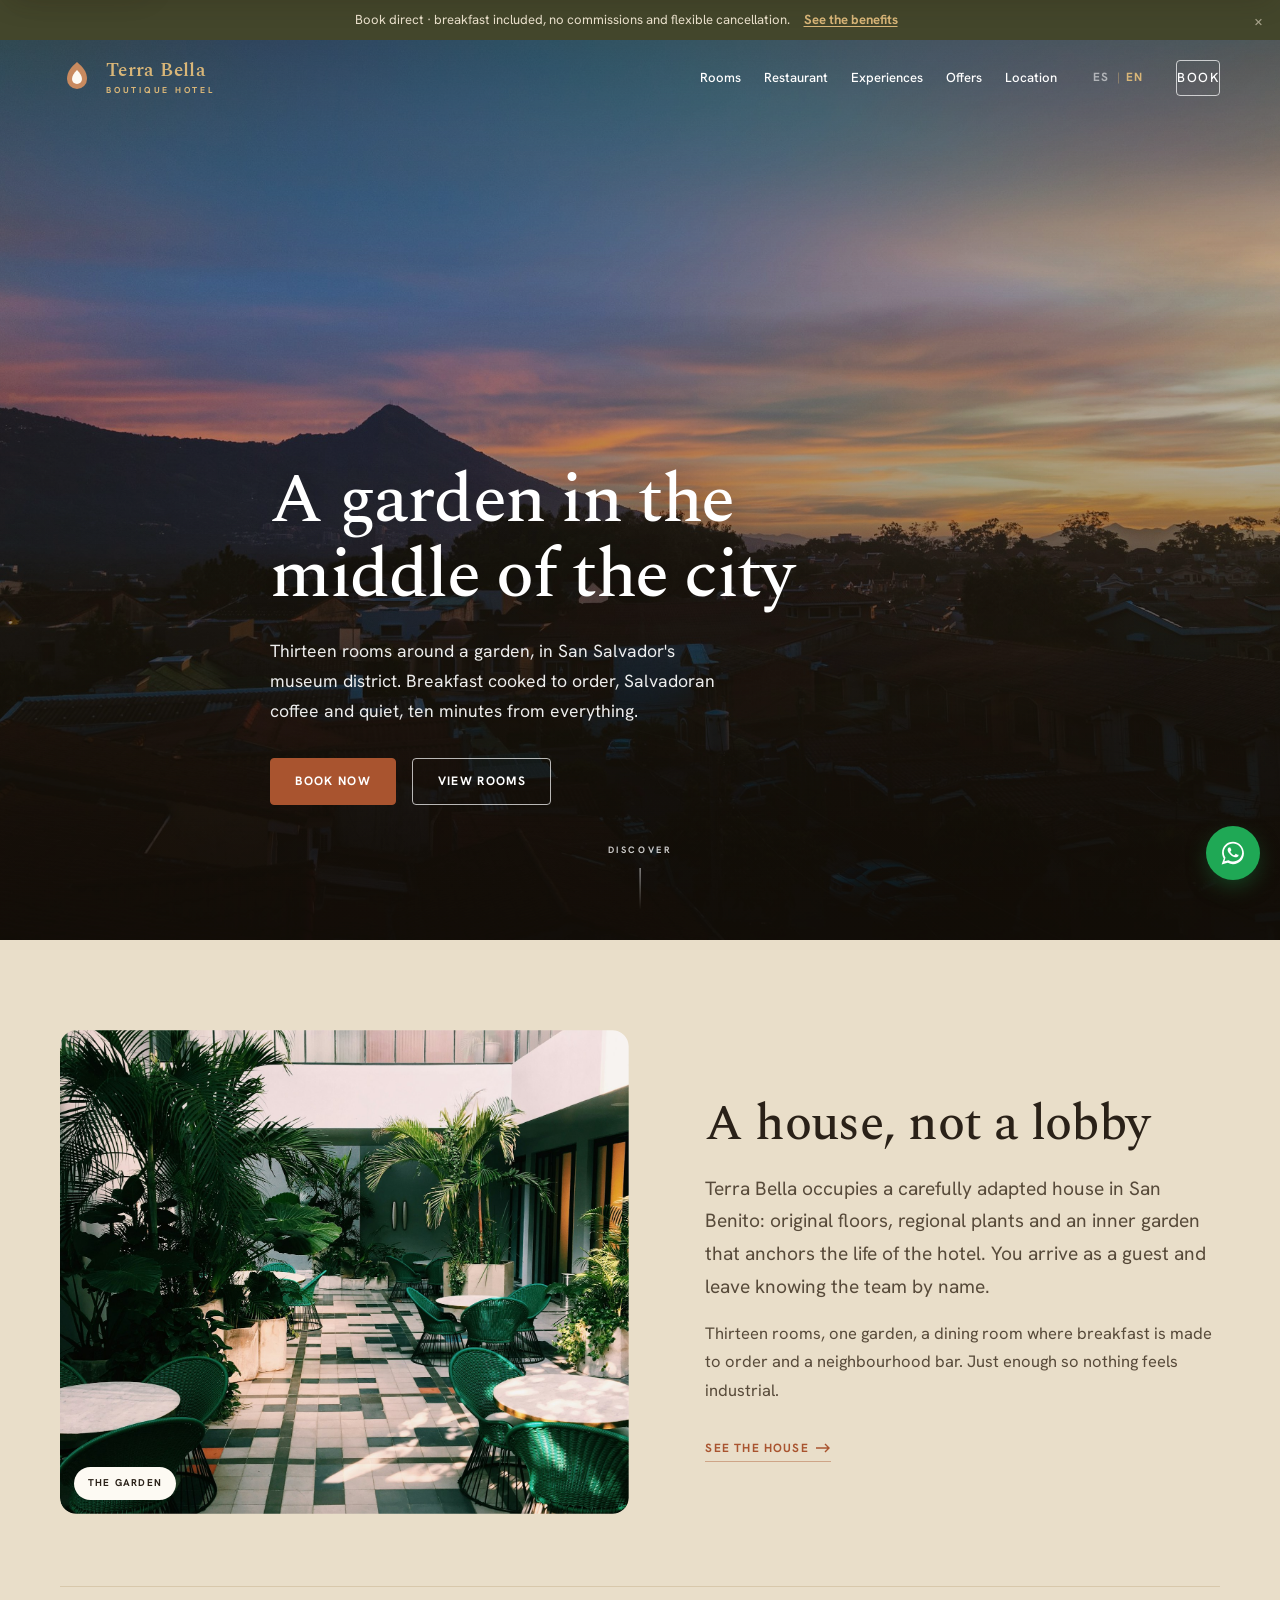
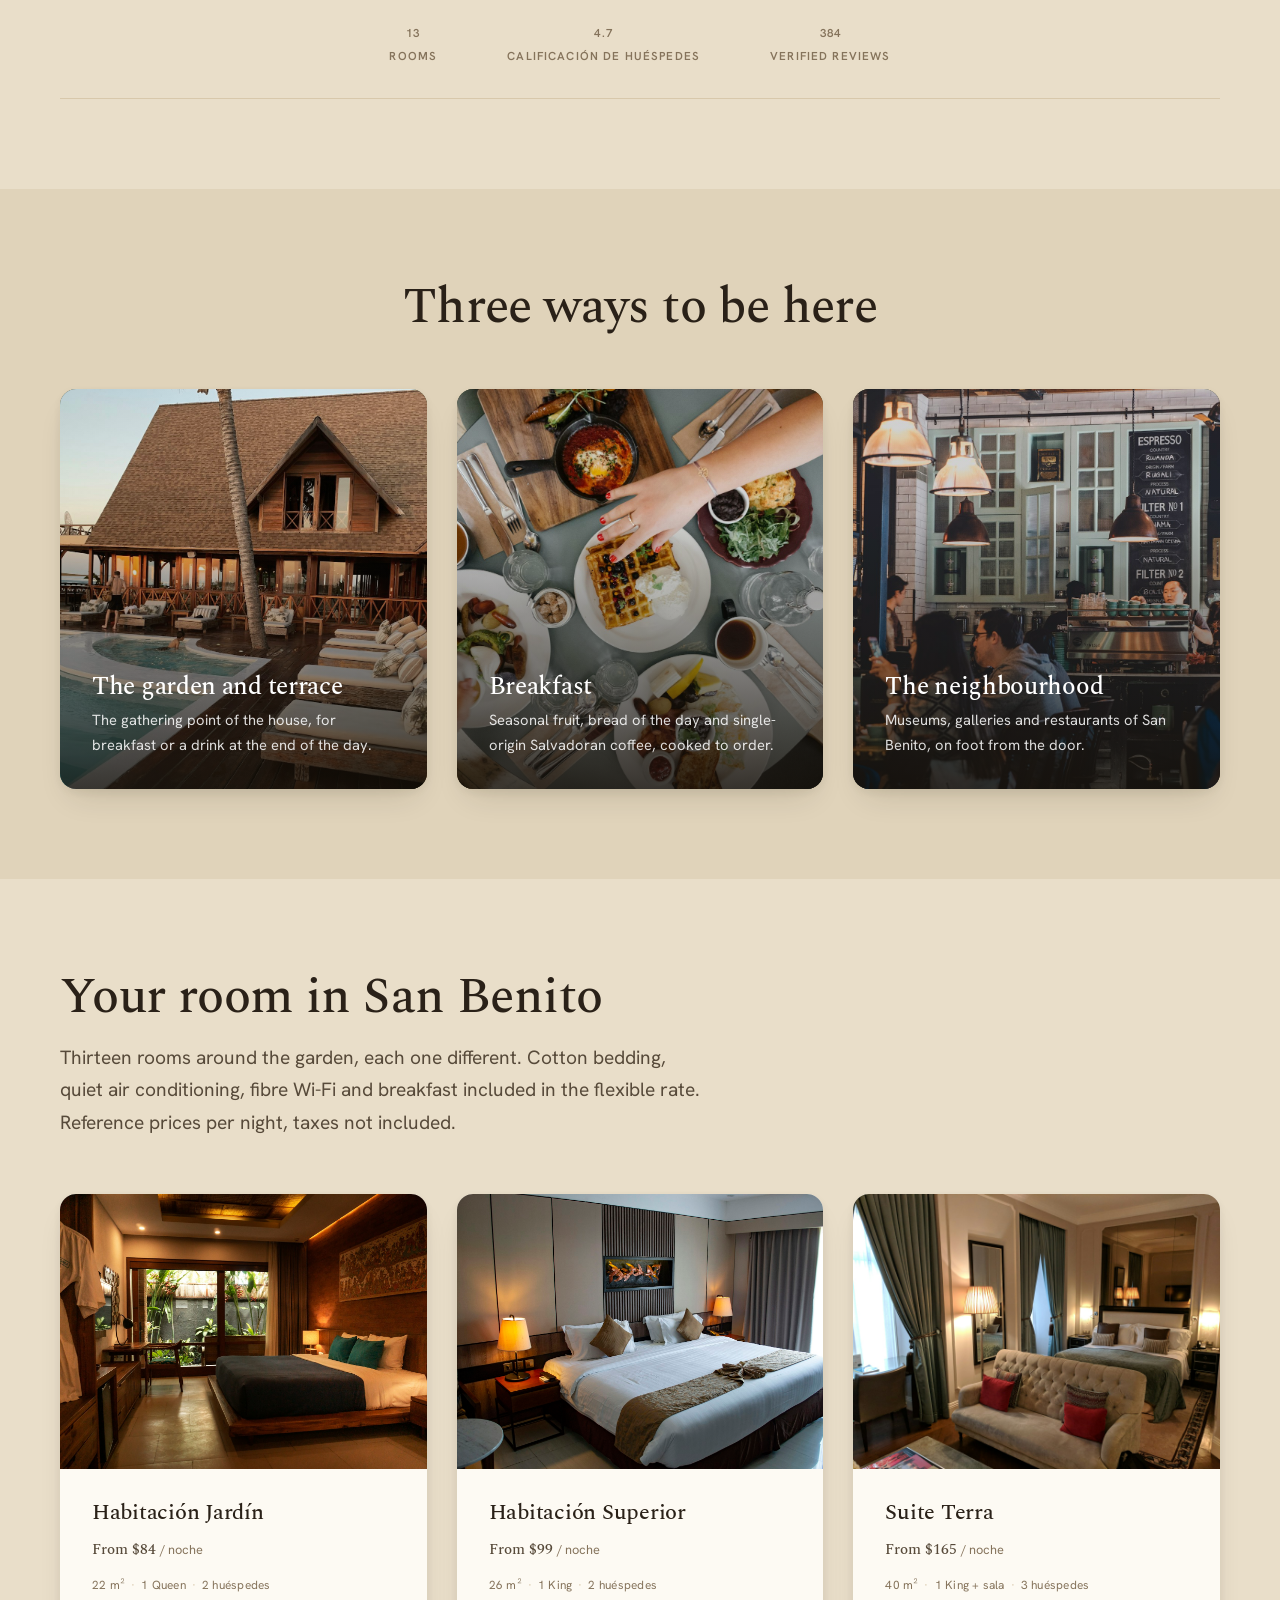
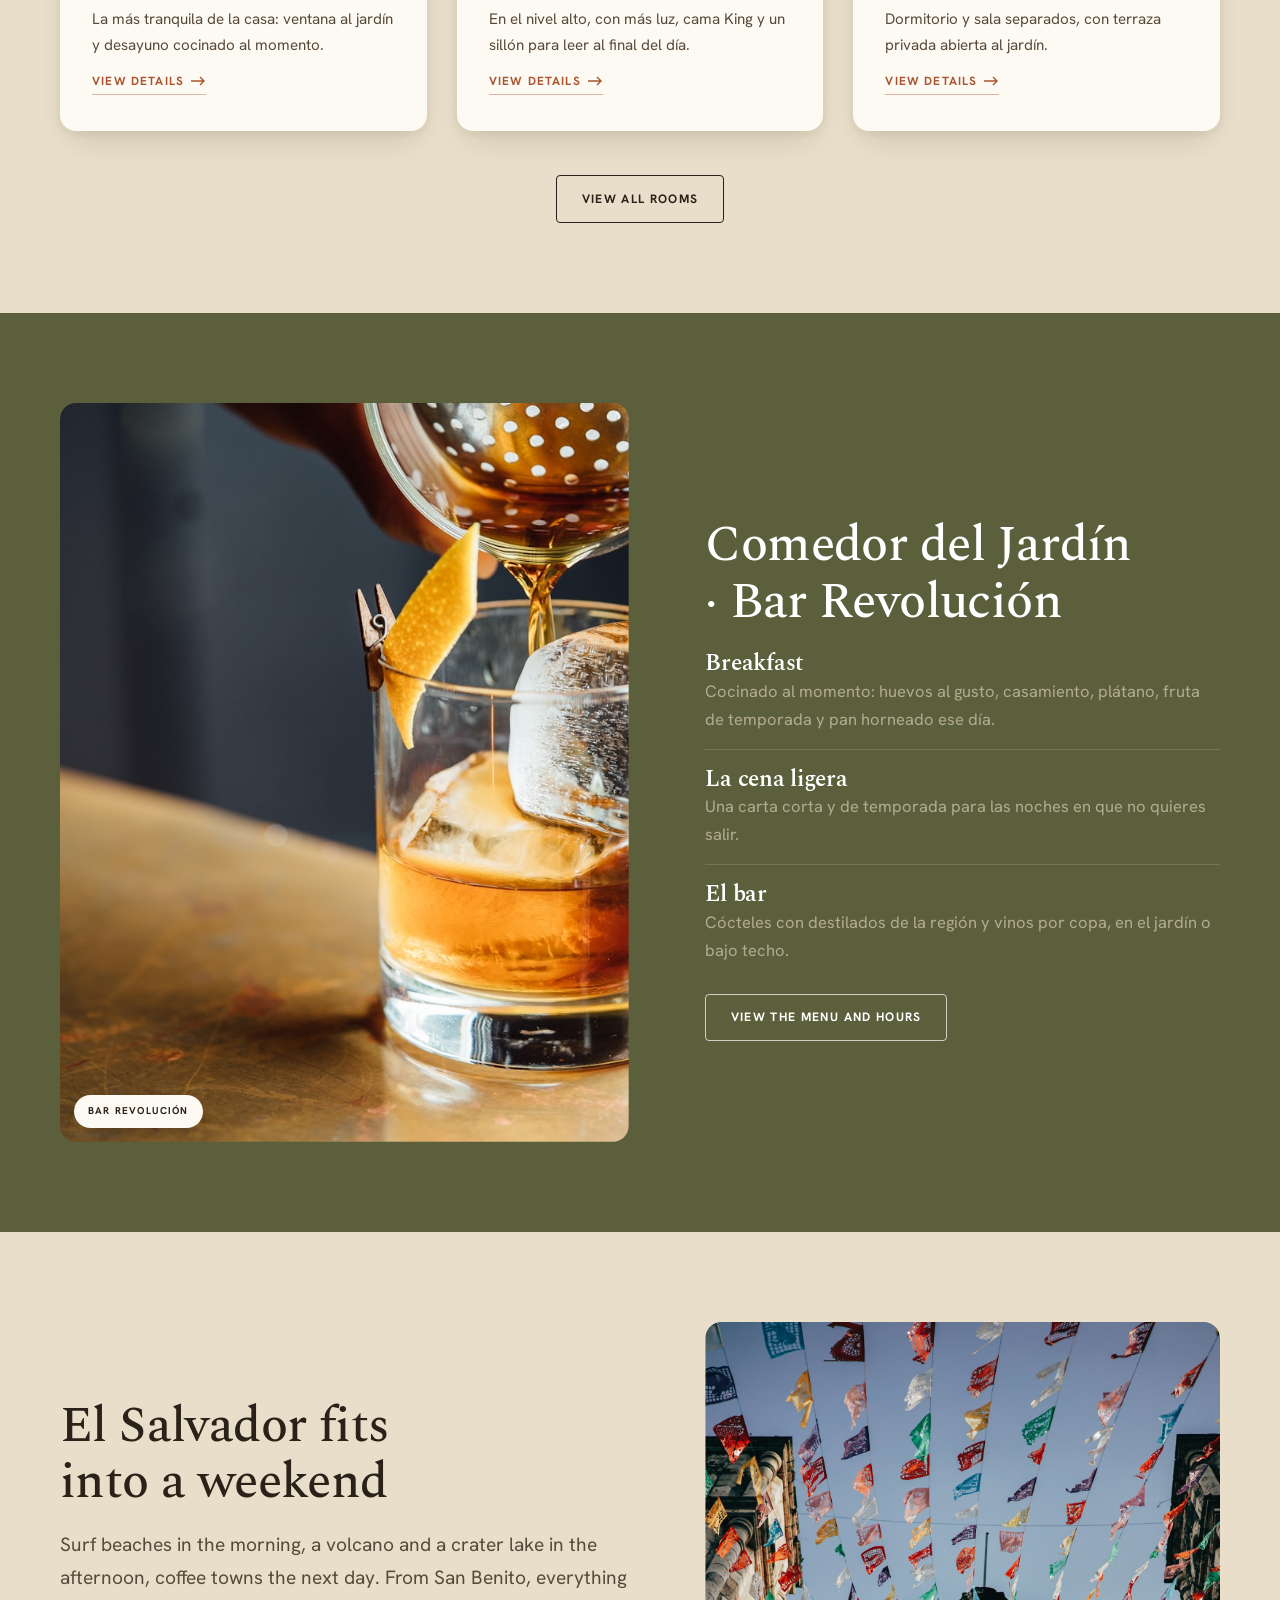
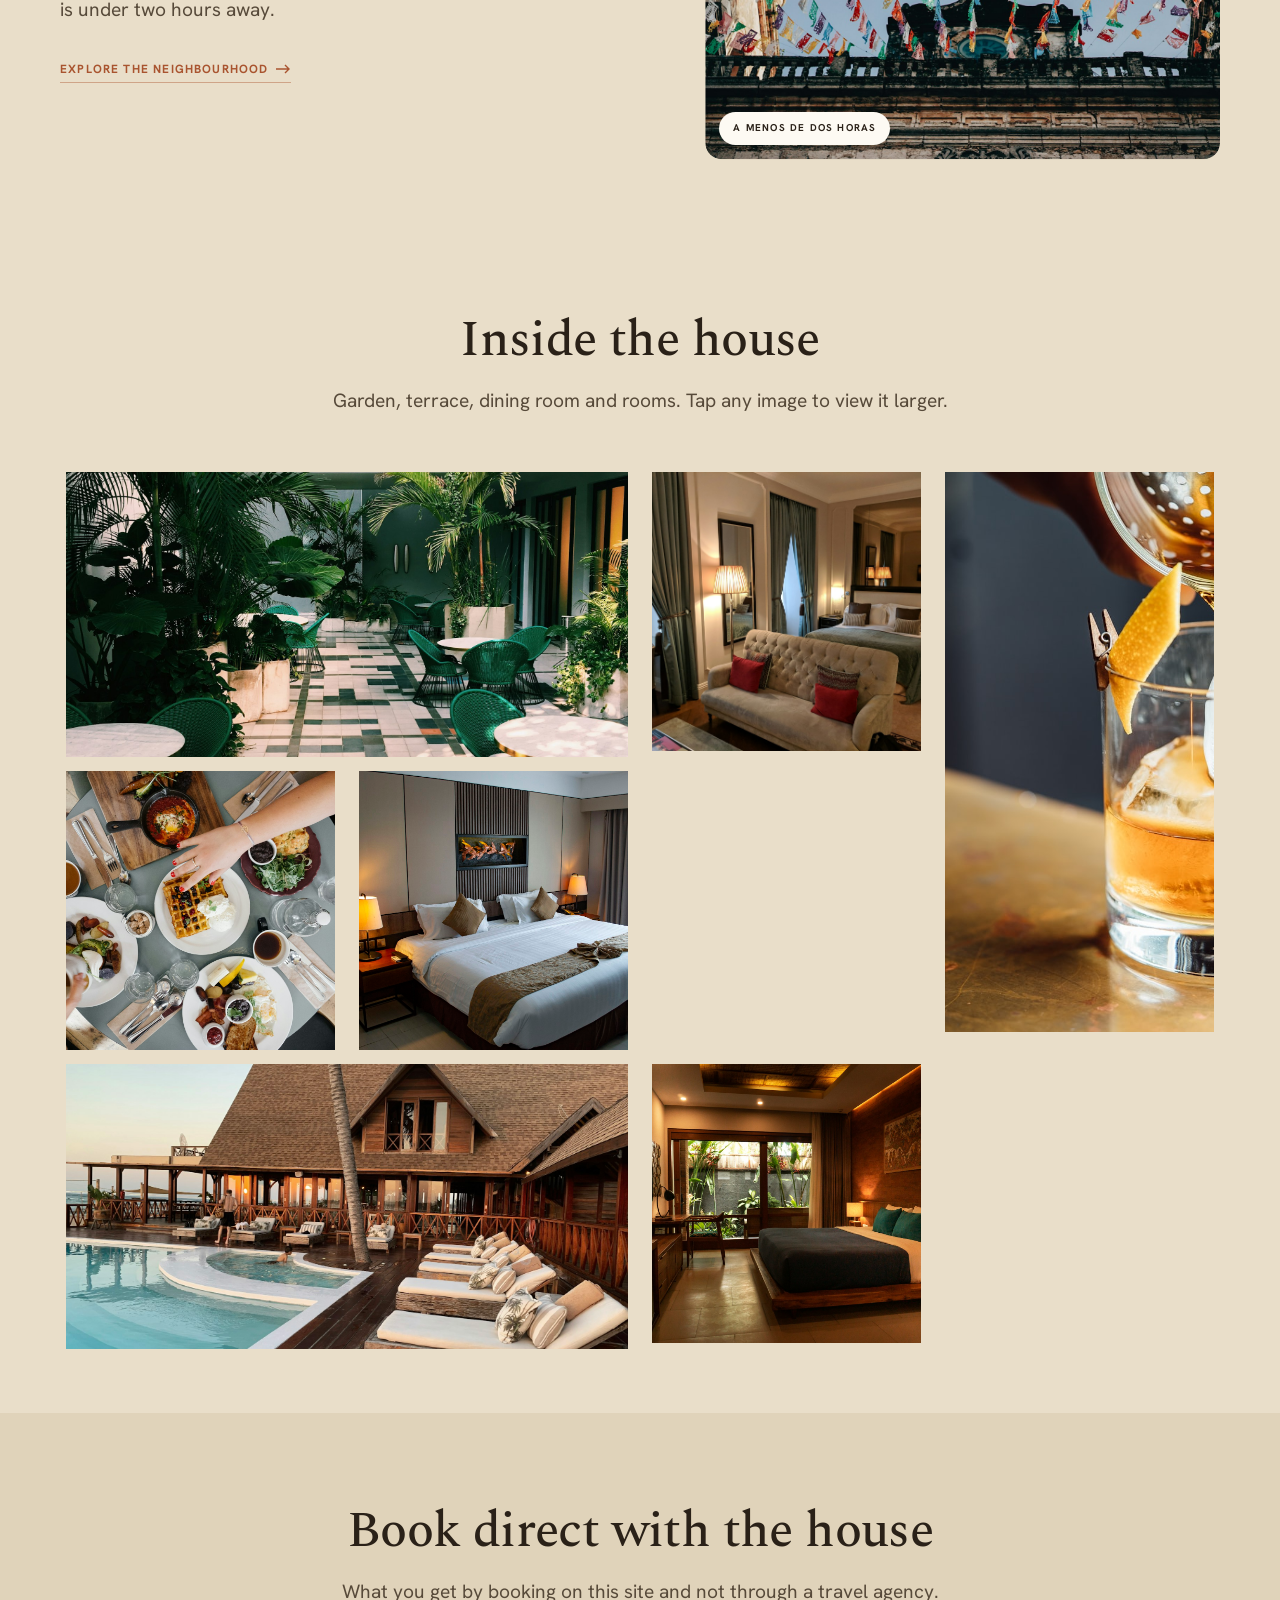
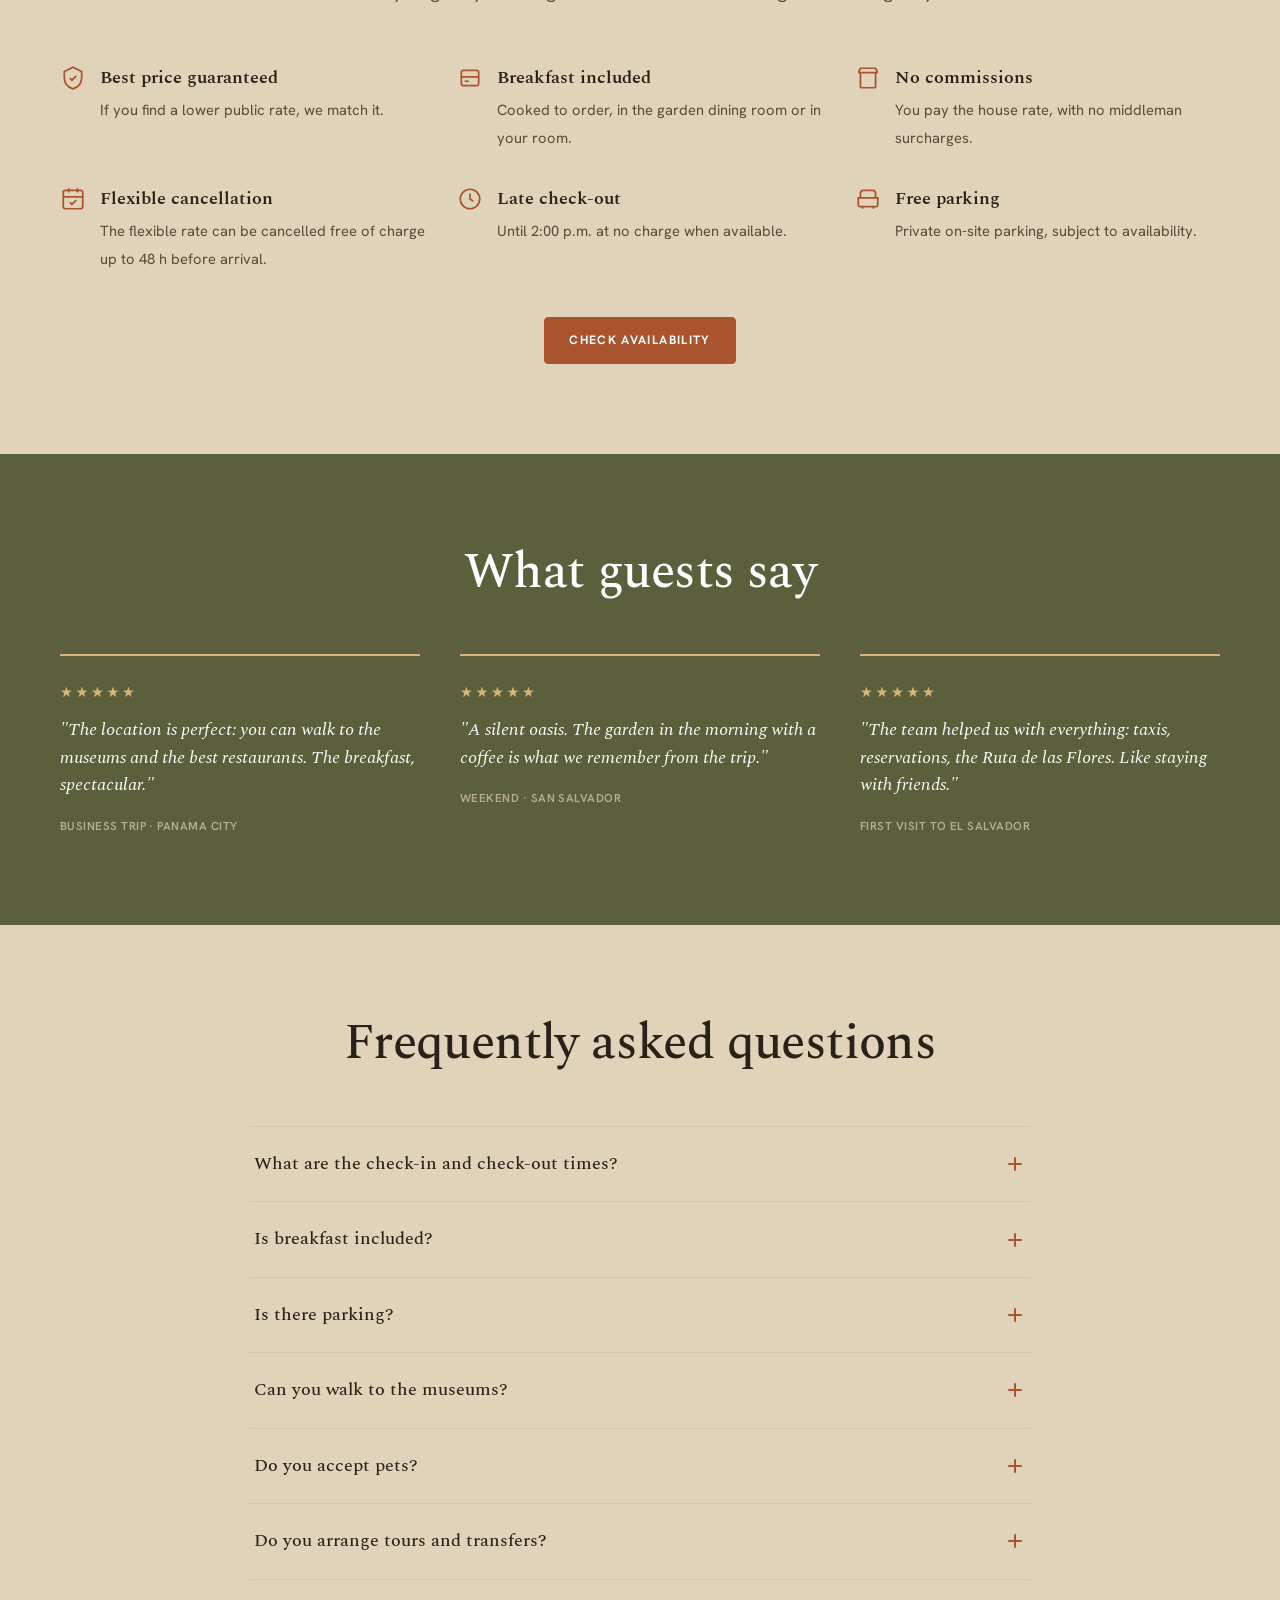
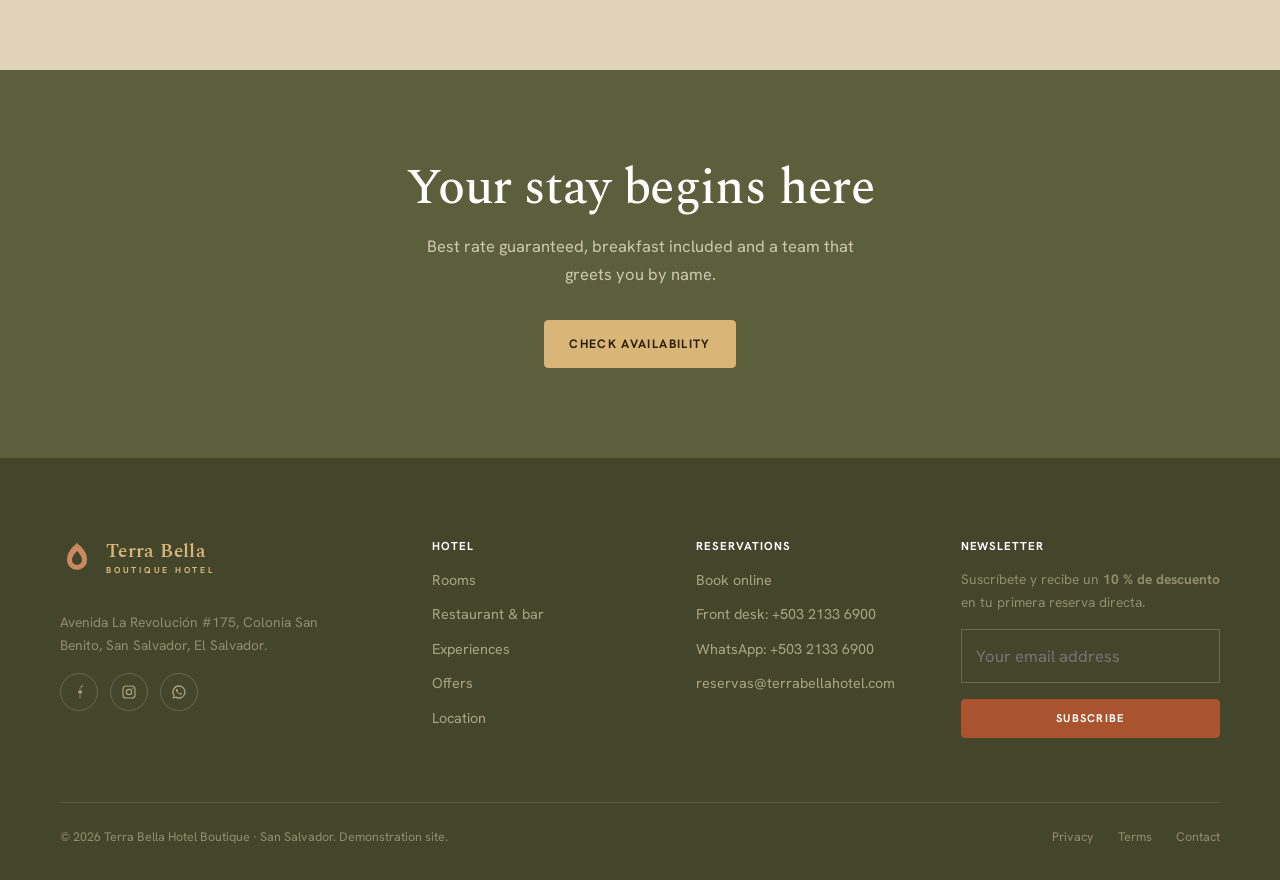
==== commit 50e86396: "Quita la barra de reserva del inicio y pule toda la maqueta Interfaz - Elimina la barra de disponibi" ====
--- a/index.html
+++ b/index.html
@@ -6,17 +6,25 @@
 <title>Terra Bella Hotel Boutique · San Salvador · Un jardín en medio de la ciudad</title>
 <meta name="description" content="Hotel boutique en Colonia San Benito, San Salvador. Trece habitaciones alrededor de un jardín, desayuno cocinado al momento y ubicación a pasos de los museos y la Zona Rosa. Reserva directa con la mejor tarifa.">
 <meta name="theme-color" content="#a9542f">
+<link rel="canonical" href="https://mauriciostanley.github.io/terra-bella/">
 <link rel="icon" href="favicon.svg" type="image/svg+xml">
 <link rel="apple-touch-icon" href="assets/img/icons/icon-192.png">
 <link rel="manifest" href="manifest.json">
 <meta property="og:title" content="Terra Bella Hotel Boutique · San Salvador">
 <meta property="og:description" content="Un jardín en medio de la ciudad. Trece habitaciones en Colonia San Benito, con desayuno cocinado al momento.">
 <meta property="og:type" content="website">
-<meta property="og:image" content="assets/img/hotel/hero.jpg">
+<meta property="og:site_name" content="Terra Bella Hotel Boutique">
+<meta property="og:locale" content="es_SV">
+<meta property="og:url" content="https://mauriciostanley.github.io/terra-bella/">
+<meta property="og:image" content="https://mauriciostanley.github.io/terra-bella/assets/img/hotel/hero.jpg">
+<meta name="twitter:card" content="summary_large_image">
+<meta name="twitter:title" content="Terra Bella Hotel Boutique · San Salvador">
+<meta name="twitter:description" content="Un jardín en medio de la ciudad. Trece habitaciones en Colonia San Benito, con desayuno cocinado al momento.">
+<meta name="twitter:image" content="https://mauriciostanley.github.io/terra-bella/assets/img/hotel/hero.jpg">
 <link rel="preconnect" href="https://fonts.googleapis.com">
 <link rel="preconnect" href="https://fonts.gstatic.com" crossorigin>
 <link href="https://fonts.googleapis.com/css2?family=Spectral:ital,wght@0,400;0,500;0,600;1,400;1,500&family=Hanken+Grotesk:wght@400;500;600;700&display=swap" rel="stylesheet">
-<link rel="stylesheet" href="assets/css/styles.css">
+<link rel="stylesheet" href="assets/css/styles.css?v=5">
 <script type="application/ld+json">
 {
   "@context": "https://schema.org",
@@ -103,34 +111,6 @@
   <div class="hero__scroll" aria-hidden="true"><span>Descubre</span><i></i></div>
 </section>
 
-<!-- ===== BARRA DE RESERVA ===== -->
-<div class="wrap bookbar-wrap">
-  <form class="bookbar" id="bookbar" aria-label="Buscar disponibilidad">
-    <div class="bookbar__field">
-      <label for="bb-checkin">Entrada</label>
-      <input type="date" id="bb-checkin" name="checkin" required>
-    </div>
-    <div class="bookbar__field">
-      <label for="bb-checkout">Salida</label>
-      <input type="date" id="bb-checkout" name="checkout" required>
-    </div>
-    <div class="bookbar__field bookbar__guests" id="bb-guests" tabindex="0" role="button" aria-haspopup="true" aria-expanded="false">
-      <label>Huéspedes</label>
-      <span class="stepper-display" id="bb-guests-display">2 adultos · 0 niños · 1 habitación</span>
-      <div class="guests-pop" id="guests-pop">
-        <div class="guests-row"><span>Adultos</span><span class="stepper"><button type="button" data-step="adults:down" aria-label="menos adultos">−</button><span id="val-adults">2</span><button type="button" data-step="adults:up" aria-label="más adultos">+</button></span></div>
-        <div class="guests-row"><span>Niños</span><span class="stepper"><button type="button" data-step="children:down" aria-label="menos niños">−</button><span id="val-children">0</span><button type="button" data-step="children:up" aria-label="más niños">+</button></span></div>
-        <div class="guests-row"><span>Habitaciones</span><span class="stepper"><button type="button" data-step="rooms:down" aria-label="menos habitaciones">−</button><span id="val-rooms">1</span><button type="button" data-step="rooms:up" aria-label="más habitaciones">+</button></span></div>
-      </div>
-    </div>
-    <div class="bookbar__field">
-      <label for="bb-promo">Código / Tarifa</label>
-      <input type="text" id="bb-promo" name="promo" placeholder="Opcional">
-    </div>
-    <button class="bookbar__submit" type="submit"><span class="btn btn--primary">Consultar</span></button>
-  </form>
-</div>
-
 <!-- ===== BIENVENIDA ===== -->
 <section class="section">
   <div class="wrap split">
@@ -268,6 +248,25 @@
   </div>
 </section>
 
+<!-- ===== GALERÍA ===== -->
+<section class="section section--tight">
+  <div class="wrap">
+    <div class="section-head center">
+      <h2 class="h-lg">La casa por dentro</h2>
+      <p class="lede">Jardín, terraza, comedor y habitaciones. Toca cualquier imagen para verla en grande.</p>
+    </div>
+    <div class="gallery-grid reveal">
+      <button class="wide" type="button" data-lightbox="assets/img/hotel/garden.jpg" data-caption="El jardín interior"><img src="assets/img/hotel/garden.jpg" alt="Jardín interior de Terra Bella con plantas de la región" loading="lazy"></button>
+      <button type="button" data-lightbox="assets/img/hotel/suite-terra.jpg" data-caption="Suite Terra"><img src="assets/img/hotel/suite-terra.jpg" alt="Suite Terra con dormitorio y sala de estar" loading="lazy"></button>
+      <button class="tall" type="button" data-lightbox="assets/img/hotel/bar.jpg" data-caption="Bar Revolución"><img src="assets/img/hotel/bar.jpg" alt="Bar Revolución con barra de madera" loading="lazy"></button>
+      <button type="button" data-lightbox="assets/img/hotel/breakfast.jpg" data-caption="El desayuno, cocinado al momento"><img src="assets/img/hotel/breakfast.jpg" alt="Desayuno con fruta, pan y café" loading="lazy"></button>
+      <button type="button" data-lightbox="assets/img/hotel/room-superior.jpg" data-caption="Habitación Superior"><img src="assets/img/hotel/room-superior.jpg" alt="Habitación Superior con cama King" loading="lazy"></button>
+      <button class="wide" type="button" data-lightbox="assets/img/hotel/terrace.jpg" data-caption="La terraza al final del día"><img src="assets/img/hotel/terrace.jpg" alt="Terraza con mesas junto al jardín al atardecer" loading="lazy"></button>
+      <button type="button" data-lightbox="assets/img/hotel/room-garden.jpg" data-caption="Habitación Jardín"><img src="assets/img/hotel/room-garden.jpg" alt="Habitación Jardín con ventana al jardín" loading="lazy"></button>
+    </div>
+  </div>
+</section>
+
 <!-- ===== RESERVA DIRECTA ===== -->
 <section class="section section--sand">
   <div class="wrap">
@@ -344,9 +343,9 @@
 <footer class="site-footer" data-footer></footer>
 <div class="mobile-book"><a class="btn btn--primary" href="reservar.html">Reservar ahora</a></div>
 
-<script src="assets/js/data.js"></script>
-<script src="assets/js/partials.js"></script>
-<script src="assets/js/main.js"></script>
-<script src="assets/js/i18n.js"></script>
+<script src="assets/js/data.js?v=5"></script>
+<script src="assets/js/partials.js?v=5"></script>
+<script src="assets/js/main.js?v=5"></script>
+<script src="assets/js/i18n.js?v=5"></script>
 </body>
 </html>
--- a/assets/css/styles.css
+++ b/assets/css/styles.css
@@ -73,8 +73,10 @@
   html { scroll-behavior: auto; }
   *, *::before, *::after {
     animation-duration: .001ms !important;
+    animation-delay: 0s !important;
     animation-iteration-count: 1 !important;
     transition-duration: .001ms !important;
+    transition-delay: 0s !important;
   }
 }
 
@@ -364,13 +366,19 @@
   margin-top: calc(-1 * var(--header-h));
   display: flex; align-items: flex-end;
   color: #fff; overflow: hidden; background: var(--olive-deep);
-  padding: calc(var(--header-h) + 40px) 0 clamp(140px, 22vh, 210px);
+  padding: calc(var(--header-h) + 40px) 0 clamp(96px, 15vh, 156px);
 }
 .hero__media { position: absolute; inset: 0; z-index: 0; overflow: hidden; }
 .hero__media img { width: 100%; height: 112%; object-fit: cover; object-position: center 45%; }
+/* entrada del contenido del hero al cargar */
+.hero__inner > * { animation: heroIn .9s var(--ease-out) both; }
+.hero__inner > h1 { animation-delay: .08s; }
+.hero__inner > p { animation-delay: .2s; }
+.hero__inner > div { animation-delay: .32s; }
+@keyframes heroIn { from { opacity: 0; transform: translateY(22px); } to { opacity: 1; transform: none; } }
 .hero::after {
   content: ""; position: absolute; inset: 0; z-index: 1;
-  background: linear-gradient(180deg, rgba(30,22,12,.46) 0%, rgba(30,22,12,.06) 32%, rgba(30,22,12,.3) 64%, rgba(20,15,8,.82) 100%);
+  background: linear-gradient(180deg, rgba(30,22,12,.5) 0%, rgba(30,22,12,.14) 30%, rgba(28,20,10,.44) 62%, rgba(18,13,7,.85) 100%);
 }
 .hero__inner { max-width: 740px; position: relative; z-index: 2; }
 .hero h1 { color: #fff; margin: 0 0 var(--s-5); text-shadow: 0 2px 30px rgba(0,0,0,.28); }
@@ -410,6 +418,8 @@
 .pagehero .wrap { position: relative; z-index: 2; }
 .pagehero h1 { color: #fff; text-shadow: 0 2px 26px rgba(0,0,0,.3); }
 .pagehero .crumbs { margin-top: var(--s-4); }
+.pagehero .wrap > * { animation: heroIn .8s var(--ease-out) both; }
+.pagehero .wrap > .crumbs { animation-delay: .12s; }
 
 .crumbs {
   font-family: var(--font-body); font-size: .76rem;
@@ -418,76 +428,6 @@
 }
 .crumbs a:hover { color: #fff; }
 .crumbs span { color: var(--ember-on-dark); }
-
-/* ---------- Barra de reserva ---------- */
-.bookbar-wrap { position: relative; z-index: 40; margin-top: clamp(-96px, -9vh, -62px); }
-.bookbar {
-  background: var(--surface);
-  border-radius: var(--r-lg);
-  box-shadow: var(--shadow-3);
-  display: grid;
-  grid-template-columns: repeat(4, 1fr) auto;
-  align-items: stretch;
-  overflow: hidden;
-}
-.bookbar__field {
-  display: flex; flex-direction: column; gap: 5px;
-  padding: var(--s-4) var(--s-5);
-  border-right: 1px solid var(--hairline);
-  transition: background .25s var(--ease);
-  position: relative;
-}
-.bookbar__field label {
-  font-family: var(--font-body);
-  font-size: .64rem; letter-spacing: .12em; text-transform: uppercase;
-  font-weight: 700; color: var(--ink-3);
-}
-.bookbar__field input,
-.bookbar__field .stepper-display {
-  border: 0; background: transparent; padding: 4px 0;
-  font-size: 1rem; font-weight: 500; color: var(--ink);
-  width: 100%; font-family: var(--font-body);
-}
-.bookbar__field input::-webkit-calendar-picker-indicator { opacity: .4; cursor: pointer; }
-.bookbar__field:focus-within { background: var(--surface-2); }
-.bookbar__guests { cursor: pointer; }
-.bookbar__submit { border: 0; padding: 0; }
-.bookbar__submit .btn { height: 100%; border-radius: 0; padding-inline: clamp(24px, 4vw, 48px); }
-
-.guests-pop {
-  position: absolute; top: calc(100% + 10px); left: 8px; right: 8px;
-  background: var(--surface); box-shadow: var(--shadow-3);
-  border: 1px solid var(--hairline); border-radius: var(--r);
-  padding: var(--s-2) var(--s-5) var(--s-4);
-  z-index: 50; display: none;
-}
-.guests-pop.open { display: block; }
-.guests-row {
-  display: flex; align-items: center; justify-content: space-between;
-  padding: var(--s-3) 0; border-bottom: 1px solid var(--hairline);
-  font-weight: 500;
-}
-.guests-row:last-child { border-bottom: 0; }
-.guests-row .stepper { display: flex; align-items: center; gap: var(--s-4); }
-.stepper button {
-  width: 32px; height: 32px; border: 1px solid var(--hairline); border-radius: 50%;
-  display: grid; place-items: center; font-size: 1.05rem; color: var(--ink);
-  transition: border-color .25s, background .25s, color .25s, transform .12s;
-}
-.stepper button:hover { border-color: var(--clay); background: var(--surface-2); color: var(--clay); }
-.stepper button:active { transform: scale(.9); }
-.stepper span { min-width: 20px; text-align: center; font-weight: 700; }
-
-@media (max-width: 1040px) {
-  .bookbar { grid-template-columns: 1fr 1fr; }
-  .bookbar__field:nth-child(2) { border-right: 0; }
-  .bookbar__submit { grid-column: 1 / -1; }
-  .bookbar__submit .btn { padding-block: 18px; }
-}
-@media (max-width: 560px) {
-  .bookbar { grid-template-columns: 1fr; }
-  .bookbar__field { border-right: 0; border-bottom: 1px solid var(--hairline); }
-}
 
 /* ---------- Cifras ---------- */
 .stats {
@@ -514,8 +454,16 @@
   display: grid; grid-template-columns: 1.05fr .95fr;
   gap: clamp(30px, 6vw, 80px); align-items: center;
 }
-.split--reverse .split__media { order: 2; }
+.split--reverse .split__media,
+.split--reverse .room-media { order: 2; }
 .split__media { position: relative; border-radius: var(--r-lg); overflow: hidden; box-shadow: var(--shadow-2); }
+
+/* columna de imagen con miniaturas (habitaciones) */
+.room-media { display: flex; flex-direction: column; gap: 12px; }
+.room-thumbs { display: grid; grid-template-columns: repeat(auto-fit, minmax(90px, 1fr)); gap: 12px; }
+.room-thumb { border-radius: var(--r); overflow: hidden; aspect-ratio: 4 / 3; box-shadow: var(--shadow-1); }
+.room-thumb img { width: 100%; height: 100%; object-fit: cover; transition: transform .55s var(--ease-out); }
+.room-thumb:hover img { transform: scale(1.06); }
 .split__media img { width: 100%; aspect-ratio: 4 / 3.4; object-fit: cover; }
 .split__media--tall img { aspect-ratio: 3 / 3.9; }
 .split__media .tag {
@@ -527,7 +475,8 @@
 }
 @media (max-width: 920px) {
   .split { grid-template-columns: 1fr; }
-  .split--reverse .split__media { order: 0; }
+  .split--reverse .split__media,
+  .split--reverse .room-media { order: 0; }
 }
 
 /* ---------- Rejillas de tarjetas ---------- */
@@ -773,6 +722,15 @@
 .addon span { font-size: .84rem; color: var(--ink-3); }
 
 .wizard-nav { display: flex; justify-content: space-between; gap: var(--s-4); margin-top: var(--s-7); }
+
+.wizard-error {
+  margin-top: var(--s-4); padding: 12px 16px;
+  background: color-mix(in srgb, var(--clay) 12%, var(--surface));
+  border: 1px solid color-mix(in srgb, var(--clay) 38%, transparent);
+  border-radius: var(--r-sm);
+  color: var(--clay-deep); font-size: .9rem; font-weight: 600;
+  animation: fadeup .3s var(--ease-out);
+}
 
 .confirm-box {
   text-align: center; padding: clamp(32px, 6vw, 56px);
@@ -844,7 +802,9 @@
 /* ---------- Animación de entrada ---------- */
 .reveal { opacity: 0; transform: translateY(20px); transition: opacity .7s var(--ease-out), transform .7s var(--ease-out); transition-delay: calc(var(--i, 0) * 80ms); }
 .reveal.is-visible { opacity: 1; transform: none; }
-.reveal-img, .reveal-img.is-visible { opacity: 1; clip-path: none; }
+/* las imágenes se descubren con un barrido suave desde abajo */
+.reveal-img { opacity: 0; transform: translateY(16px); clip-path: inset(0 0 16% 0 round var(--r-lg)); transition: opacity .9s var(--ease-out), transform 1s var(--ease-out), clip-path 1s var(--ease-out); }
+.reveal-img.is-visible { opacity: 1; transform: none; clip-path: inset(0 0 0 0 round var(--r-lg)); }
 .count { font-variant-numeric: tabular-nums; }
 
 /* ============================================================
